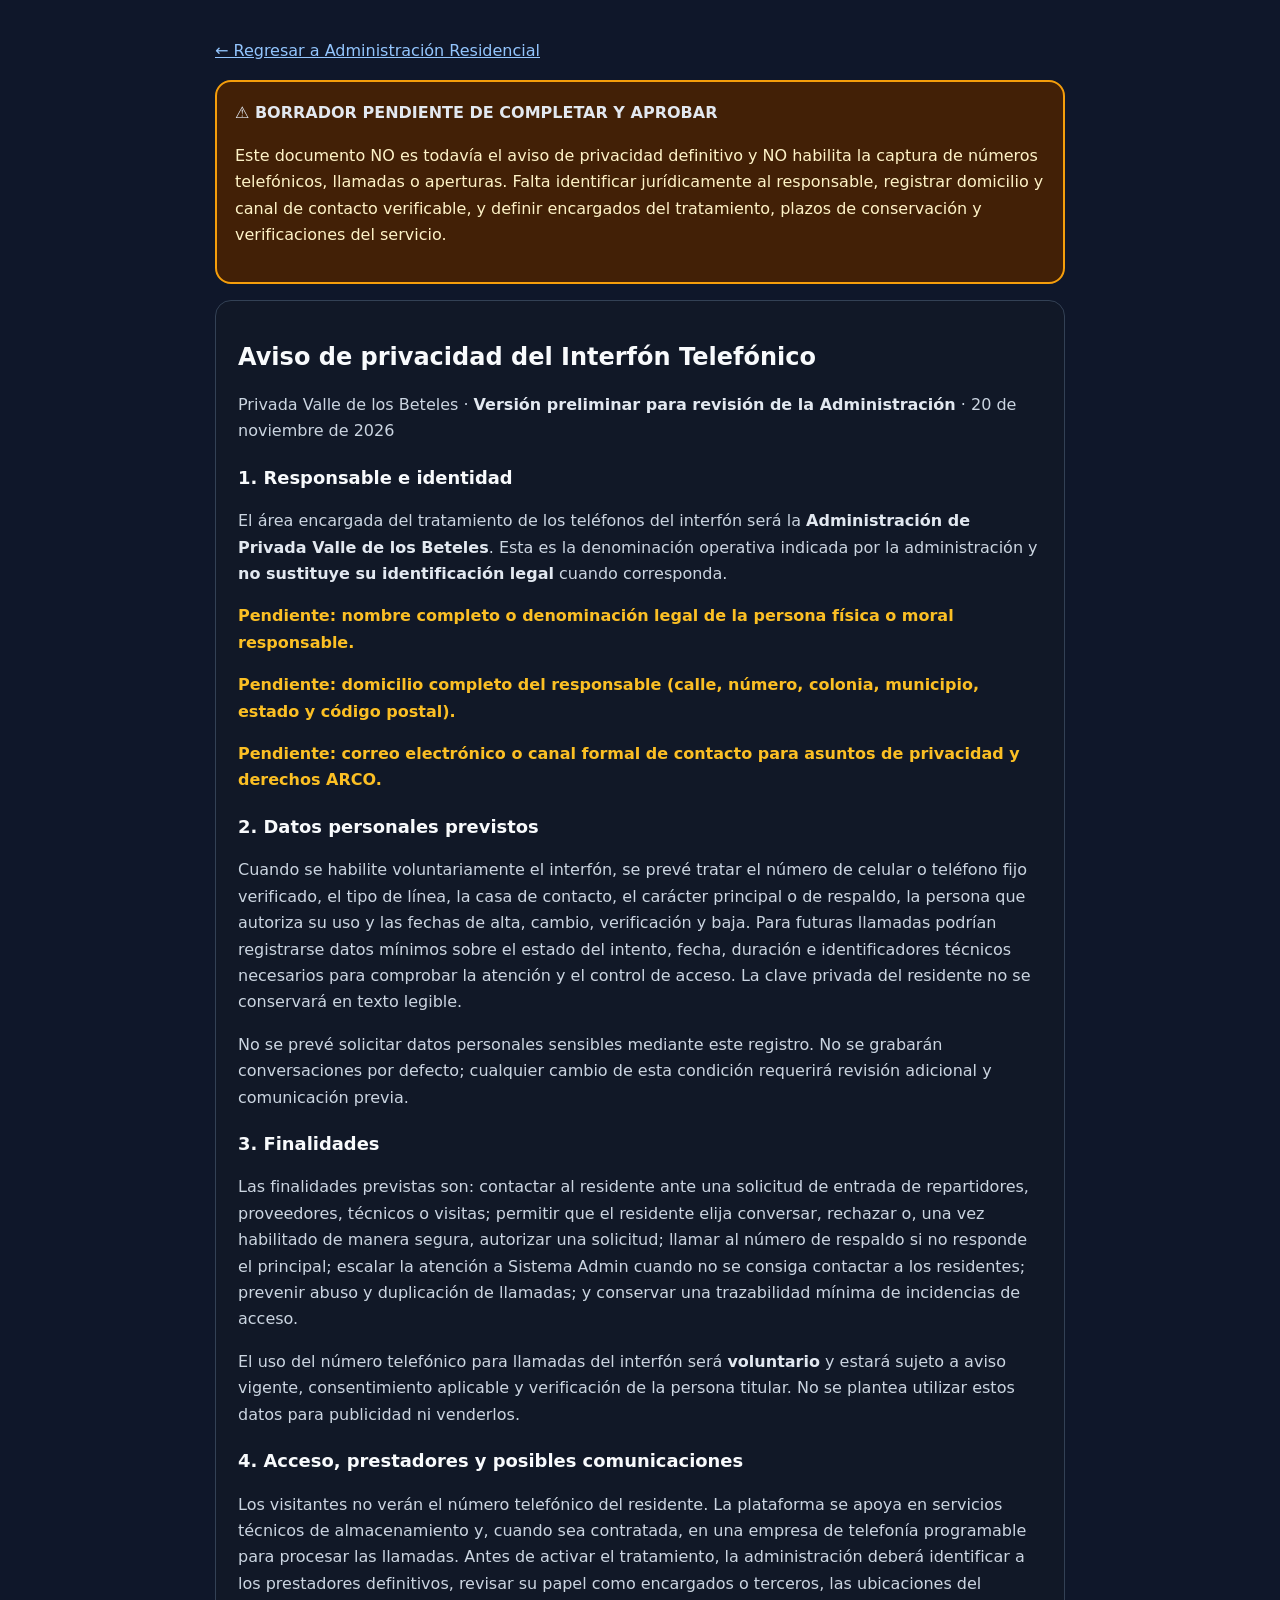
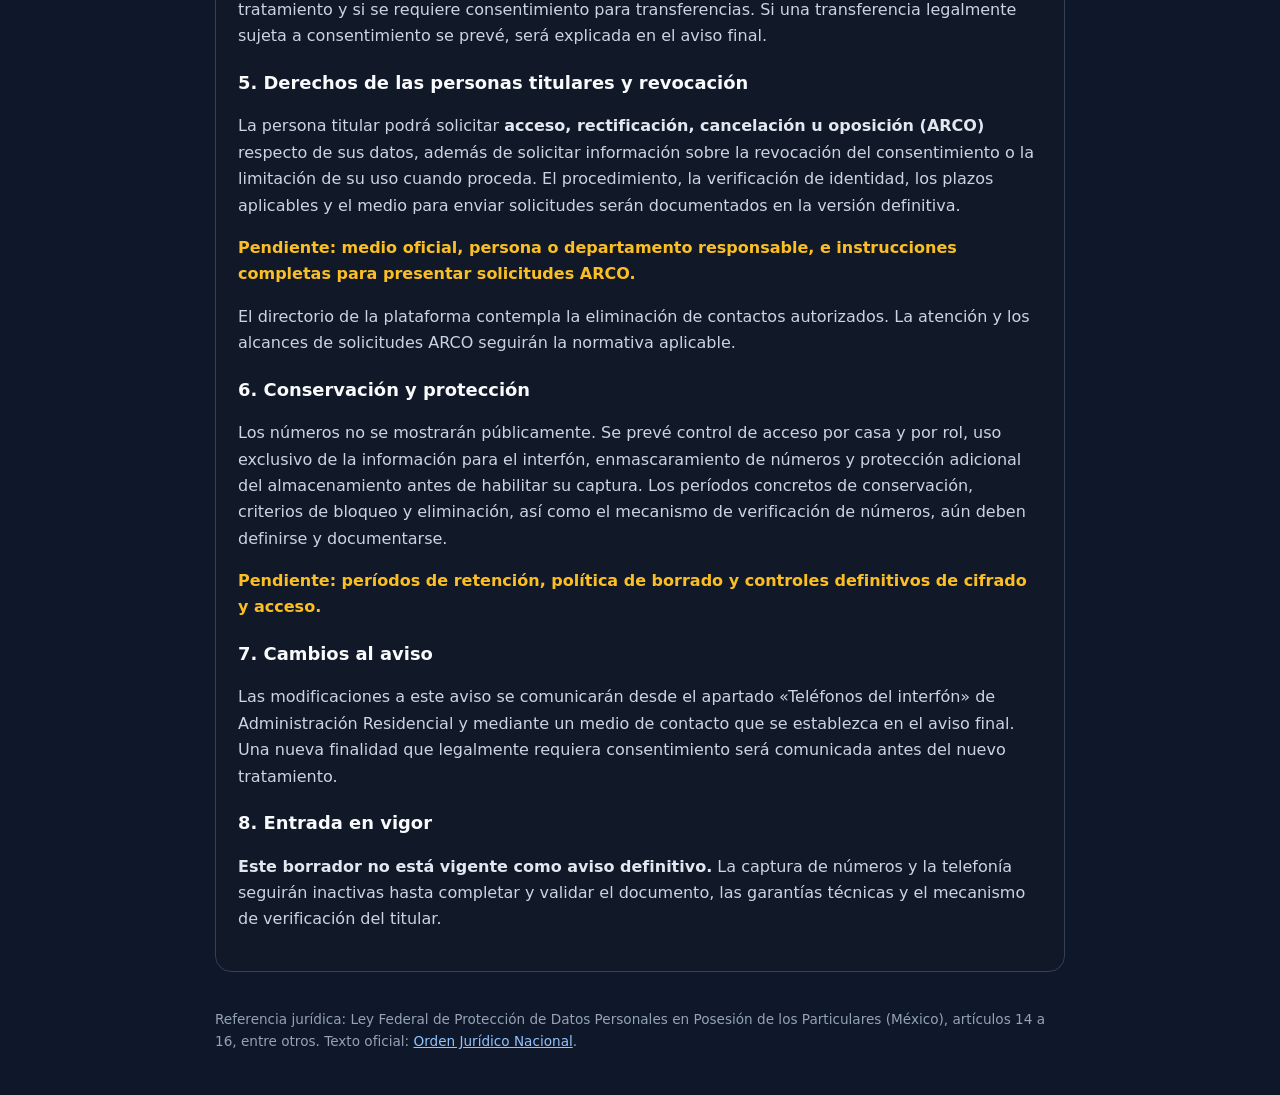
==== aviso-privacidad-interfon.html @ 88843023 "Add clearly marked draft phone intercom privacy notice for Privada Beteles administration" ====
<!doctype html>
<html lang="es">
<head>
<meta charset="utf-8">
<meta name="viewport" content="width=device-width,initial-scale=1">
<meta name="robots" content="noindex,nofollow">
<title>Borrador de aviso de privacidad del interfón · Privada Valle de los Beteles</title>
<style>
:root{color-scheme:dark;font-family:system-ui,-apple-system,sans-serif}
*{box-sizing:border-box}body{margin:0;background:#0f172a;color:#f8fafc;line-height:1.65;padding:22px}
main{max-width:850px;margin:auto}.card{background:#111827;border:1px solid #334155;border-radius:16px;padding:22px;margin:16px 0}
strong{color:#e2e8f0}h1{line-height:1.2}h2{font-size:1.12rem;margin:18px 0 7px}
p,li{color:#cbd5e1}a{color:#93c5fd}.warning{border:2px solid #f59e0b;background:#422006;padding:18px;border-radius:16px}.warning p{color:#fef3c7}.pending{color:#fbbf24;font-weight:750}
footer{padding:20px 0;color:#94a3b8;font-size:.85rem}
</style>
</head>
<body>
<main>
<p><a href="./index.html">← Regresar a Administración Residencial</a></p>
<div class="warning" role="status">
  <strong>⚠️ BORRADOR PENDIENTE DE COMPLETAR Y APROBAR</strong>
  <p>Este documento NO es todavía el aviso de privacidad definitivo y NO habilita la captura de números telefónicos, llamadas o aperturas. Falta identificar jurídicamente al responsable, registrar domicilio y canal de contacto verificable, y definir encargados del tratamiento, plazos de conservación y verificaciones del servicio.</p>
</div>
<section class="card">
  <h1>Aviso de privacidad del Interfón Telefónico</h1>
  <p>Privada Valle de los Beteles · <strong>Versión preliminar para revisión de la Administración</strong> · 20 de noviembre de 2026</p>
  <h2>1. Responsable e identidad</h2>
  <p>El área encargada del tratamiento de los teléfonos del interfón será la <strong>Administración de Privada Valle de los Beteles</strong>. Esta es la denominación operativa indicada por la administración y <strong>no sustituye su identificación legal</strong> cuando corresponda.</p>
  <p class="pending">Pendiente: nombre completo o denominación legal de la persona física o moral responsable.</p>
  <p class="pending">Pendiente: domicilio completo del responsable (calle, número, colonia, municipio, estado y código postal).</p>
  <p class="pending">Pendiente: correo electrónico o canal formal de contacto para asuntos de privacidad y derechos ARCO.</p>

  <h2>2. Datos personales previstos</h2>
  <p>Cuando se habilite voluntariamente el interfón, se prevé tratar el número de celular o teléfono fijo verificado, el tipo de línea, la casa de contacto, el carácter principal o de respaldo, la persona que autoriza su uso y las fechas de alta, cambio, verificación y baja. Para futuras llamadas podrían registrarse datos mínimos sobre el estado del intento, fecha, duración e identificadores técnicos necesarios para comprobar la atención y el control de acceso. La clave privada del residente no se conservará en texto legible.</p>
  <p>No se prevé solicitar datos personales sensibles mediante este registro. No se grabarán conversaciones por defecto; cualquier cambio de esta condición requerirá revisión adicional y comunicación previa.</p>

  <h2>3. Finalidades</h2>
  <p>Las finalidades previstas son: contactar al residente ante una solicitud de entrada de repartidores, proveedores, técnicos o visitas; permitir que el residente elija conversar, rechazar o, una vez habilitado de manera segura, autorizar una solicitud; llamar al número de respaldo si no responde el principal; escalar la atención a Sistema Admin cuando no se consiga contactar a los residentes; prevenir abuso y duplicación de llamadas; y conservar una trazabilidad mínima de incidencias de acceso.</p>
  <p>El uso del número telefónico para llamadas del interfón será <strong>voluntario</strong> y estará sujeto a aviso vigente, consentimiento aplicable y verificación de la persona titular. No se plantea utilizar estos datos para publicidad ni venderlos.</p>

  <h2>4. Acceso, prestadores y posibles comunicaciones</h2>
  <p>Los visitantes no verán el número telefónico del residente. La plataforma se apoya en servicios técnicos de almacenamiento y, cuando sea contratada, en una empresa de telefonía programable para procesar las llamadas. Antes de activar el tratamiento, la administración deberá identificar a los prestadores definitivos, revisar su papel como encargados o terceros, las ubicaciones del tratamiento y si se requiere consentimiento para transferencias. Si una transferencia legalmente sujeta a consentimiento se prevé, será explicada en el aviso final.</p>

  <h2>5. Derechos de las personas titulares y revocación</h2>
  <p>La persona titular podrá solicitar <strong>acceso, rectificación, cancelación u oposición (ARCO)</strong> respecto de sus datos, además de solicitar información sobre la revocación del consentimiento o la limitación de su uso cuando proceda. El procedimiento, la verificación de identidad, los plazos aplicables y el medio para enviar solicitudes serán documentados en la versión definitiva.</p>
  <p class="pending">Pendiente: medio oficial, persona o departamento responsable, e instrucciones completas para presentar solicitudes ARCO.</p>
  <p>El directorio de la plataforma contempla la eliminación de contactos autorizados. La atención y los alcances de solicitudes ARCO seguirán la normativa aplicable.</p>

  <h2>6. Conservación y protección</h2>
  <p>Los números no se mostrarán públicamente. Se prevé control de acceso por casa y por rol, uso exclusivo de la información para el interfón, enmascaramiento de números y protección adicional del almacenamiento antes de habilitar su captura. Los períodos concretos de conservación, criterios de bloqueo y eliminación, así como el mecanismo de verificación de números, aún deben definirse y documentarse.</p>
  <p class="pending">Pendiente: períodos de retención, política de borrado y controles definitivos de cifrado y acceso.</p>

  <h2>7. Cambios al aviso</h2>
  <p>Las modificaciones a este aviso se comunicarán desde el apartado «Teléfonos del interfón» de Administración Residencial y mediante un medio de contacto que se establezca en el aviso final. Una nueva finalidad que legalmente requiera consentimiento será comunicada antes del nuevo tratamiento.</p>

  <h2>8. Entrada en vigor</h2>
  <p><strong>Este borrador no está vigente como aviso definitivo.</strong> La captura de números y la telefonía seguirán inactivas hasta completar y validar el documento, las garantías técnicas y el mecanismo de verificación del titular.</p>
</section>
<footer>Referencia jurídica: Ley Federal de Protección de Datos Personales en Posesión de los Particulares (México), artículos 14 a 16, entre otros. Texto oficial: <a href="https://www.ordenjuridico.gob.mx/Documentos/Federal/html/wo125102.html" rel="noopener noreferrer" target="_blank">Orden Jurídico Nacional</a>.</footer>
</main>
</body></html>
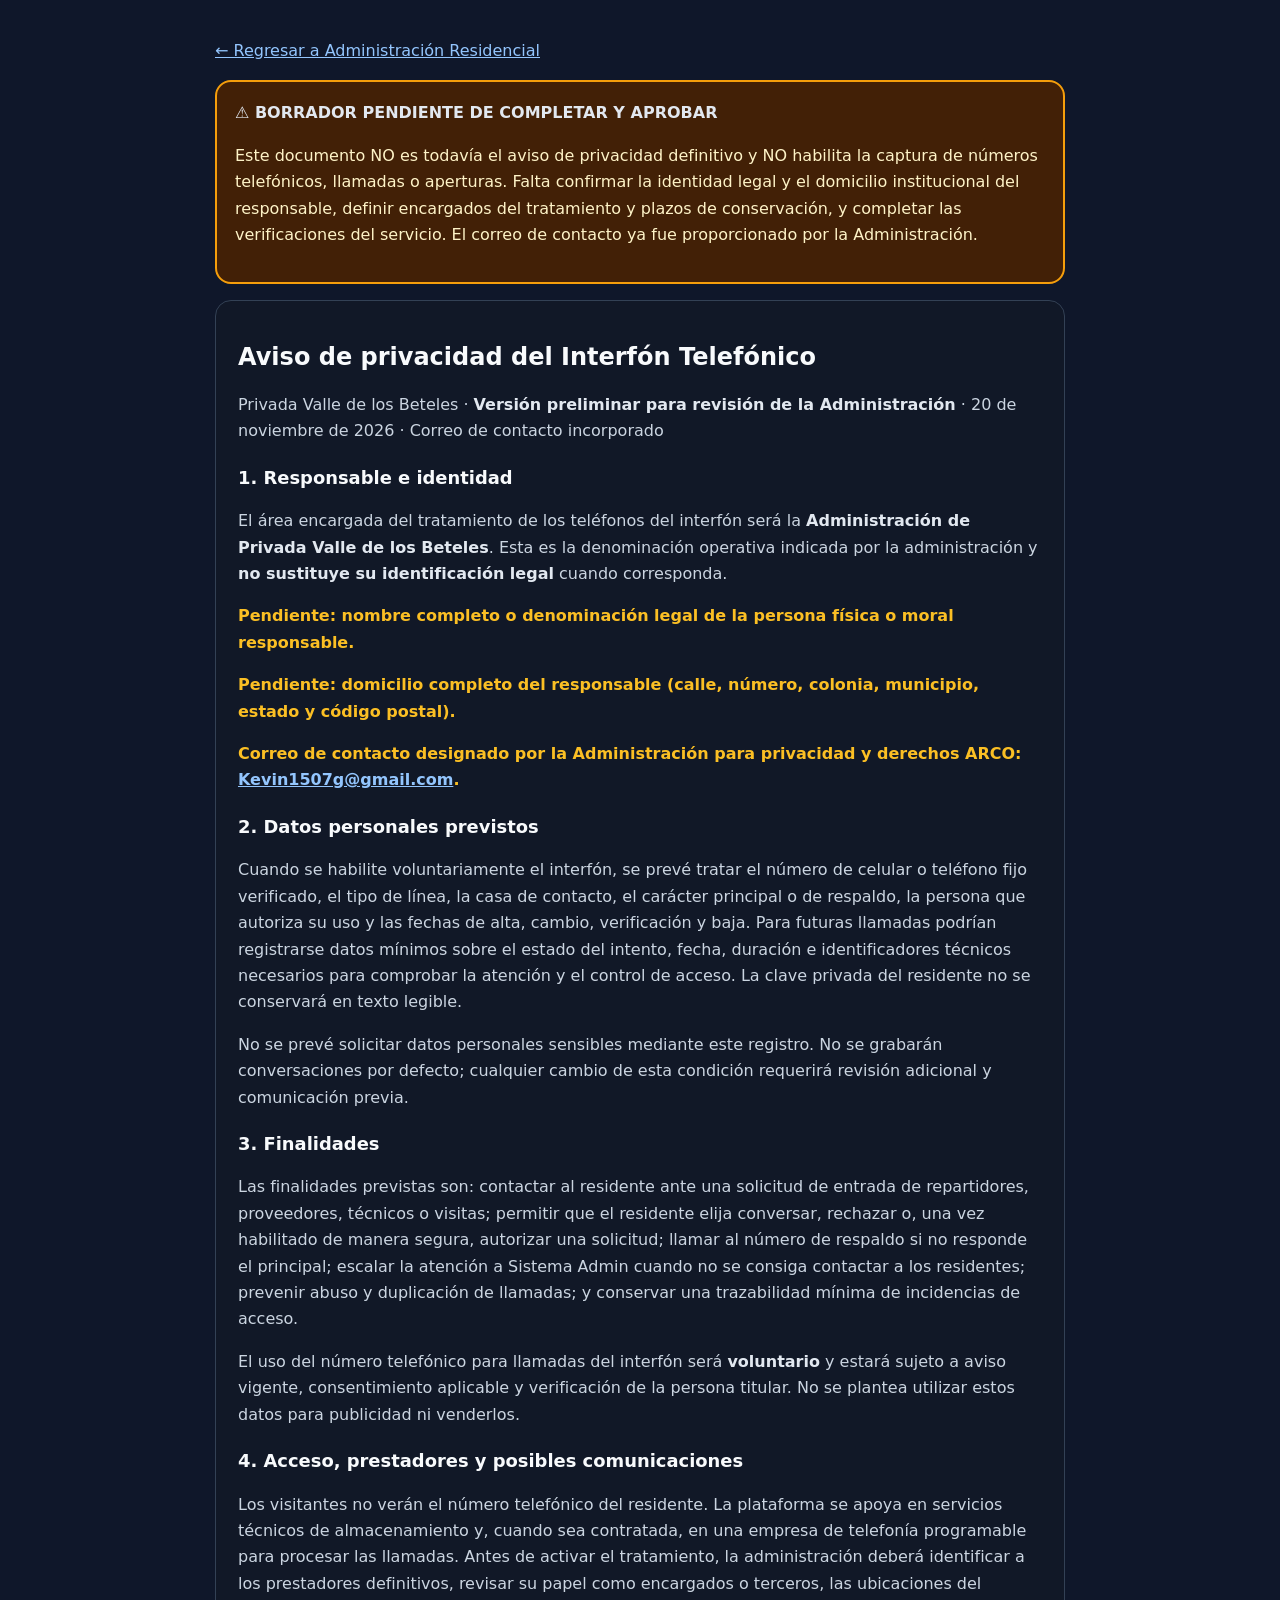
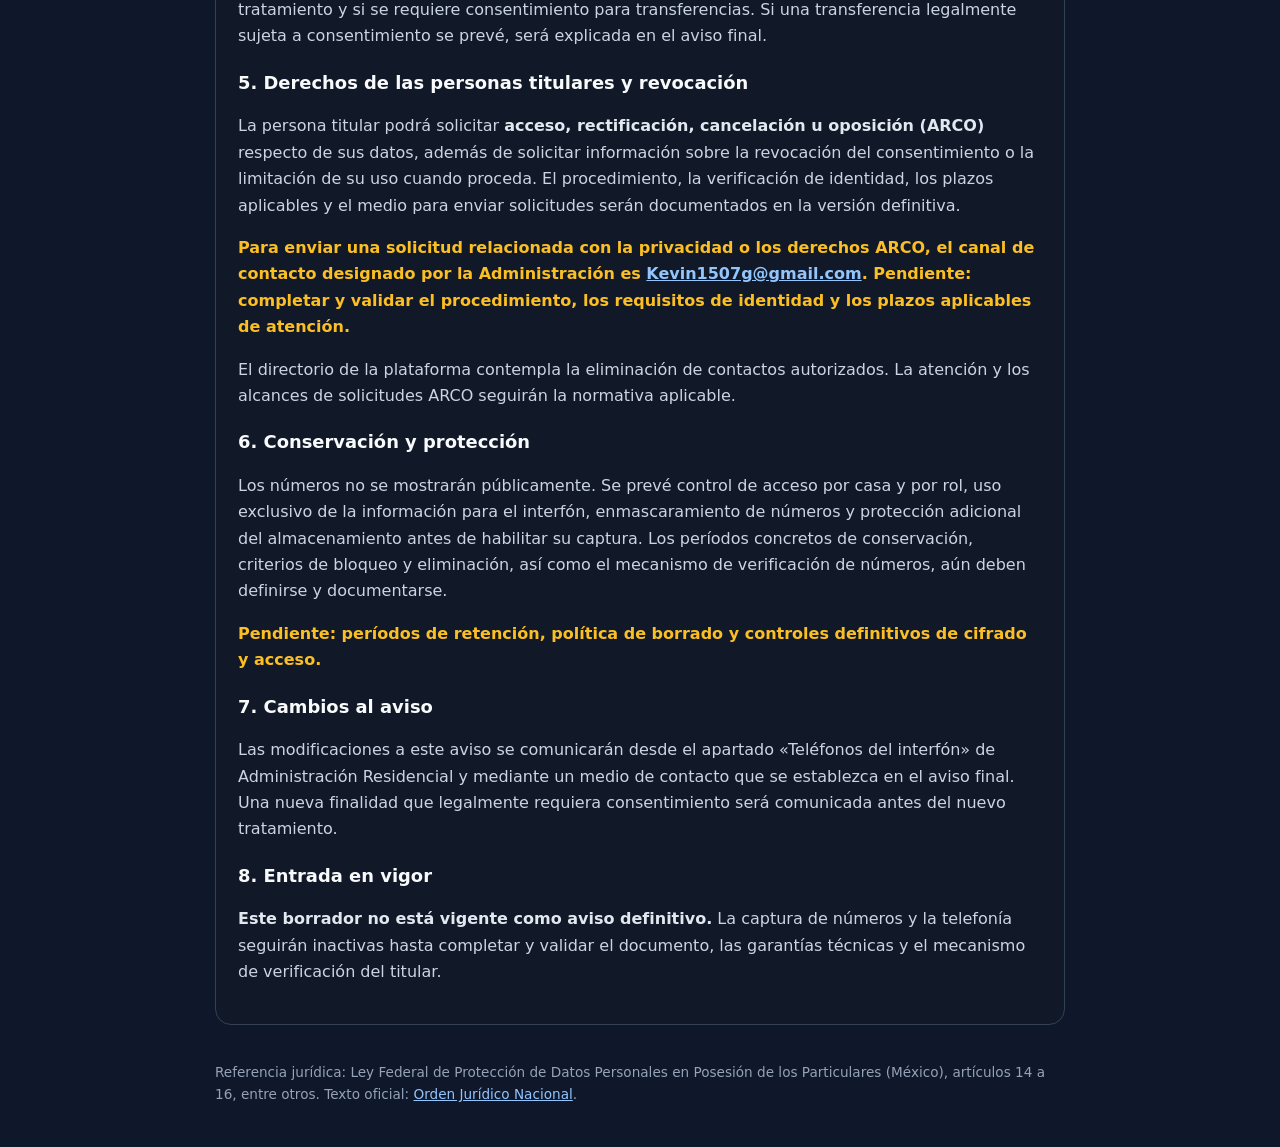
==== commit 61ef7201: "Add official intercom privacy email and update related guidance" ====
--- a/aviso-privacidad-interfon.html
+++ b/aviso-privacidad-interfon.html
@@ -19,16 +19,16 @@
 <p><a href="./index.html">← Regresar a Administración Residencial</a></p>
 <div class="warning" role="status">
   <strong>⚠️ BORRADOR PENDIENTE DE COMPLETAR Y APROBAR</strong>
-  <p>Este documento NO es todavía el aviso de privacidad definitivo y NO habilita la captura de números telefónicos, llamadas o aperturas. Falta identificar jurídicamente al responsable, registrar domicilio y canal de contacto verificable, y definir encargados del tratamiento, plazos de conservación y verificaciones del servicio.</p>
+  <p>Este documento NO es todavía el aviso de privacidad definitivo y NO habilita la captura de números telefónicos, llamadas o aperturas. Falta confirmar la identidad legal y el domicilio institucional del responsable, definir encargados del tratamiento y plazos de conservación, y completar las verificaciones del servicio. El correo de contacto ya fue proporcionado por la Administración.</p>
 </div>
 <section class="card">
   <h1>Aviso de privacidad del Interfón Telefónico</h1>
-  <p>Privada Valle de los Beteles · <strong>Versión preliminar para revisión de la Administración</strong> · 20 de noviembre de 2026</p>
+  <p>Privada Valle de los Beteles · <strong>Versión preliminar para revisión de la Administración</strong> · 20 de noviembre de 2026 · Correo de contacto incorporado</p>
   <h2>1. Responsable e identidad</h2>
   <p>El área encargada del tratamiento de los teléfonos del interfón será la <strong>Administración de Privada Valle de los Beteles</strong>. Esta es la denominación operativa indicada por la administración y <strong>no sustituye su identificación legal</strong> cuando corresponda.</p>
   <p class="pending">Pendiente: nombre completo o denominación legal de la persona física o moral responsable.</p>
   <p class="pending">Pendiente: domicilio completo del responsable (calle, número, colonia, municipio, estado y código postal).</p>
-  <p class="pending">Pendiente: correo electrónico o canal formal de contacto para asuntos de privacidad y derechos ARCO.</p>
+  <p class="pending">Correo de contacto designado por la Administración para privacidad y derechos ARCO: <a href="mailto:Kevin1507g@gmail.com" rel="noopener noreferrer">Kevin1507g@gmail.com</a>.</p>
 
   <h2>2. Datos personales previstos</h2>
   <p>Cuando se habilite voluntariamente el interfón, se prevé tratar el número de celular o teléfono fijo verificado, el tipo de línea, la casa de contacto, el carácter principal o de respaldo, la persona que autoriza su uso y las fechas de alta, cambio, verificación y baja. Para futuras llamadas podrían registrarse datos mínimos sobre el estado del intento, fecha, duración e identificadores técnicos necesarios para comprobar la atención y el control de acceso. La clave privada del residente no se conservará en texto legible.</p>
@@ -43,7 +43,7 @@
 
   <h2>5. Derechos de las personas titulares y revocación</h2>
   <p>La persona titular podrá solicitar <strong>acceso, rectificación, cancelación u oposición (ARCO)</strong> respecto de sus datos, además de solicitar información sobre la revocación del consentimiento o la limitación de su uso cuando proceda. El procedimiento, la verificación de identidad, los plazos aplicables y el medio para enviar solicitudes serán documentados en la versión definitiva.</p>
-  <p class="pending">Pendiente: medio oficial, persona o departamento responsable, e instrucciones completas para presentar solicitudes ARCO.</p>
+  <p class="pending">Para enviar una solicitud relacionada con la privacidad o los derechos ARCO, el canal de contacto designado por la Administración es <a href="mailto:Kevin1507g@gmail.com" rel="noopener noreferrer">Kevin1507g@gmail.com</a>. <span class="pending">Pendiente: completar y validar el procedimiento, los requisitos de identidad y los plazos aplicables de atención.</span></p>
   <p>El directorio de la plataforma contempla la eliminación de contactos autorizados. La atención y los alcances de solicitudes ARCO seguirán la normativa aplicable.</p>
 
   <h2>6. Conservación y protección</h2>
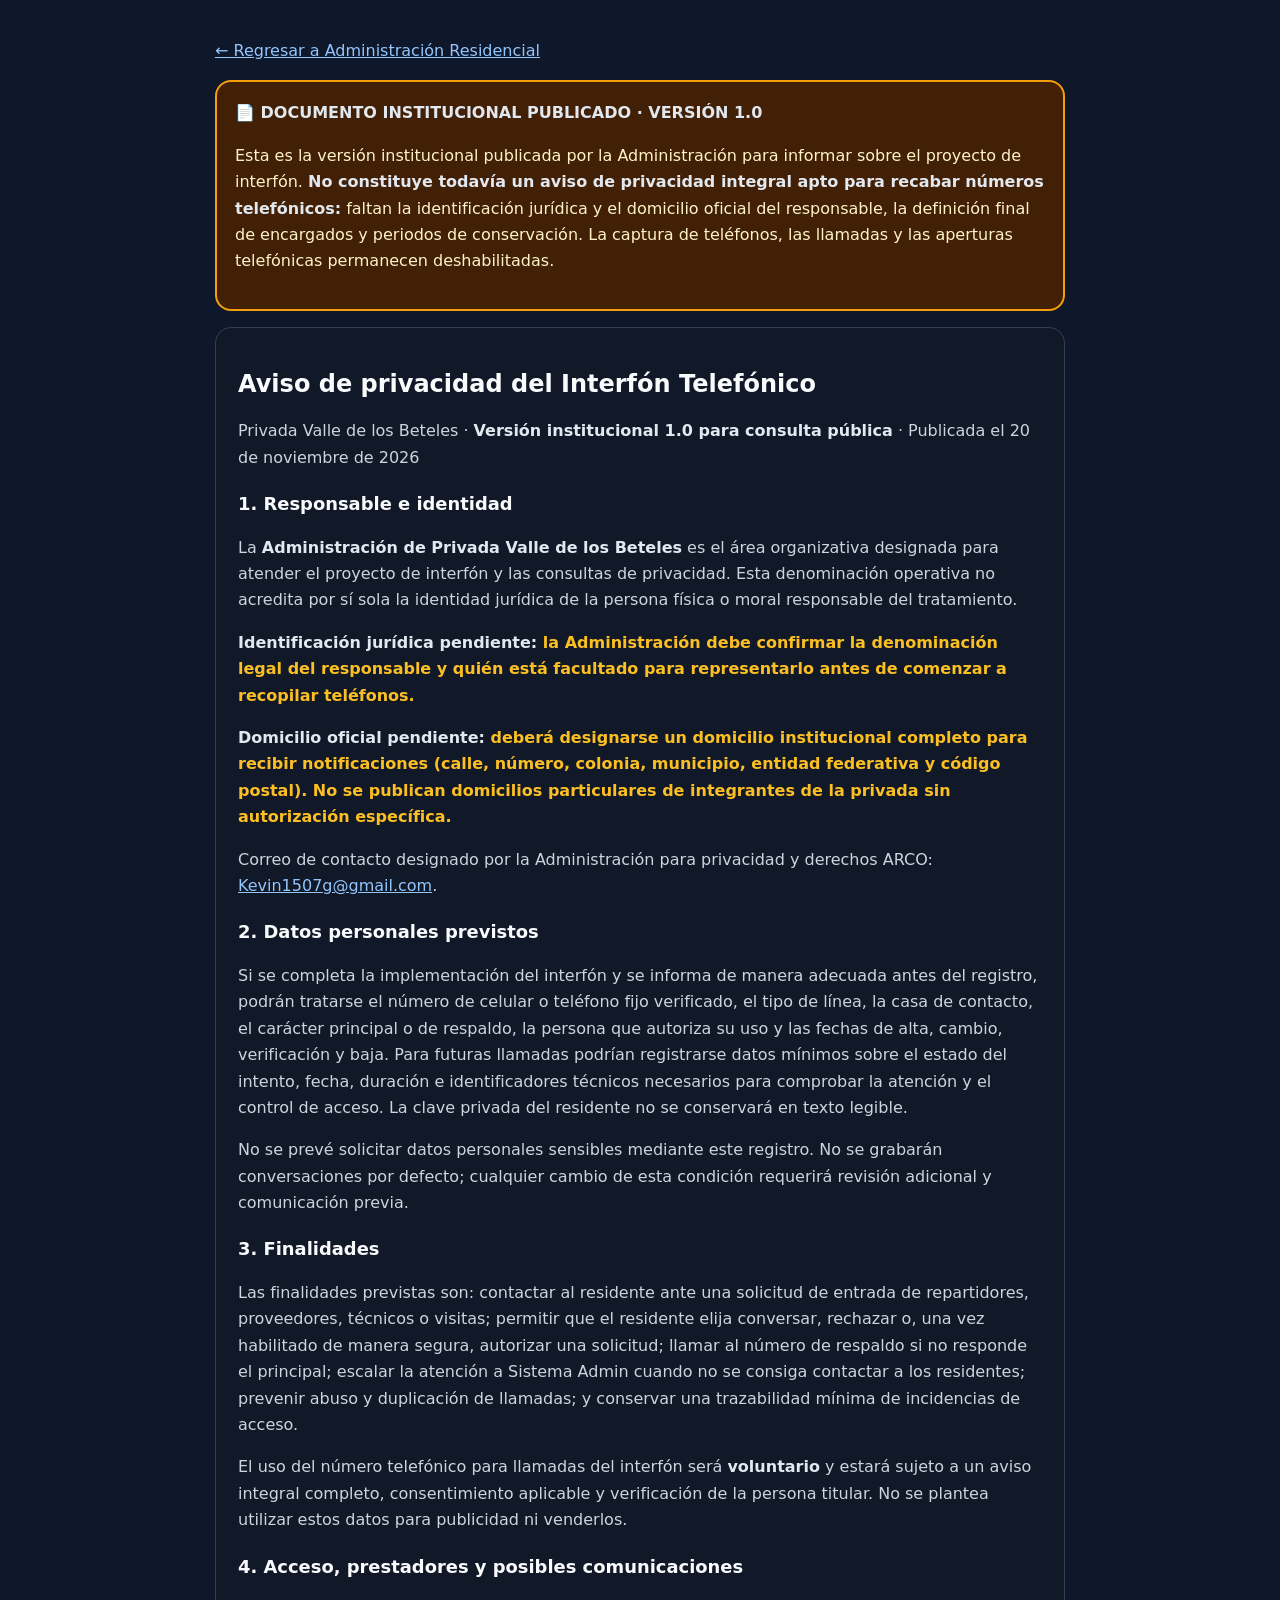
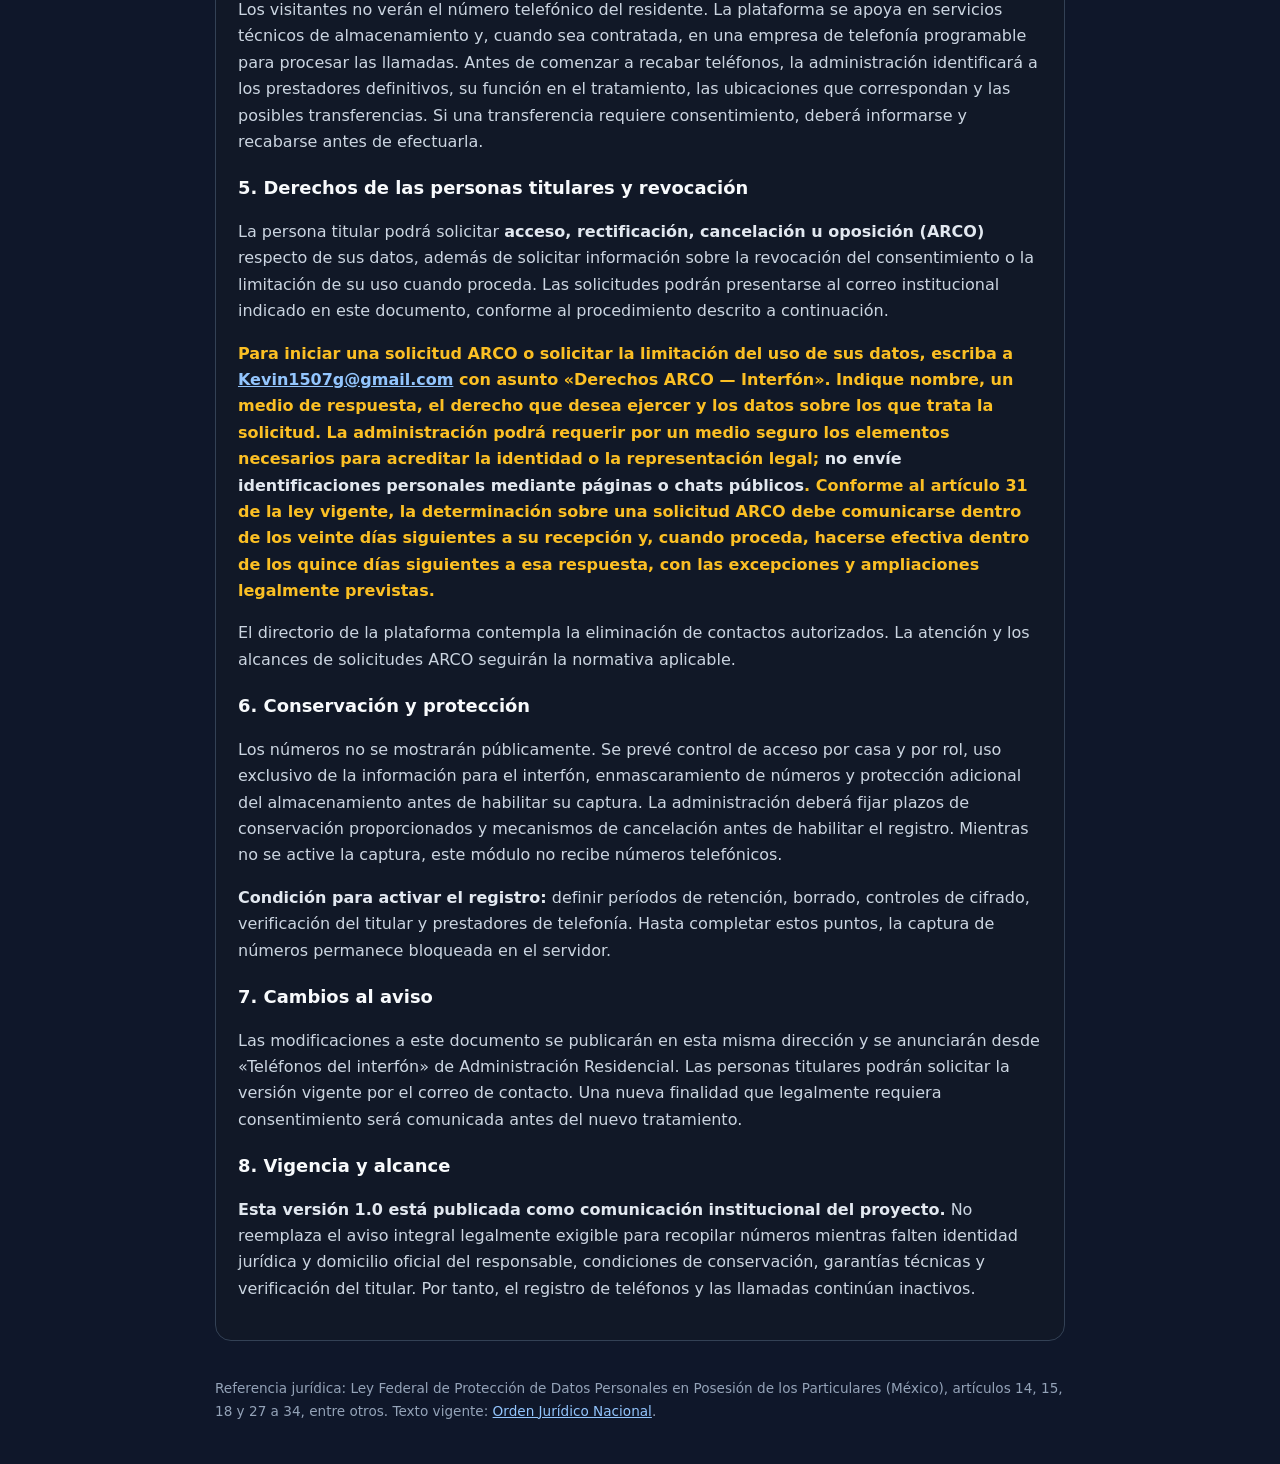
==== commit 83fd3f61: "Publish institutional privacy communication without falsely enabling data collection" ====
--- a/aviso-privacidad-interfon.html
+++ b/aviso-privacidad-interfon.html
@@ -4,7 +4,7 @@
 <meta charset="utf-8">
 <meta name="viewport" content="width=device-width,initial-scale=1">
 <meta name="robots" content="noindex,nofollow">
-<title>Borrador de aviso de privacidad del interfón · Privada Valle de los Beteles</title>
+<title>Aviso institucional de privacidad del interfón · Privada Valle de los Beteles</title>
 <style>
 :root{color-scheme:dark;font-family:system-ui,-apple-system,sans-serif}
 *{box-sizing:border-box}body{margin:0;background:#0f172a;color:#f8fafc;line-height:1.65;padding:22px}
@@ -18,44 +18,44 @@
 <main>
 <p><a href="./index.html">← Regresar a Administración Residencial</a></p>
 <div class="warning" role="status">
-  <strong>⚠️ BORRADOR PENDIENTE DE COMPLETAR Y APROBAR</strong>
-  <p>Este documento NO es todavía el aviso de privacidad definitivo y NO habilita la captura de números telefónicos, llamadas o aperturas. Falta confirmar la identidad legal y el domicilio institucional del responsable, definir encargados del tratamiento y plazos de conservación, y completar las verificaciones del servicio. El correo de contacto ya fue proporcionado por la Administración.</p>
+  <strong>📄 DOCUMENTO INSTITUCIONAL PUBLICADO · VERSIÓN 1.0</strong>
+  <p>Esta es la versión institucional publicada por la Administración para informar sobre el proyecto de interfón. <strong>No constituye todavía un aviso de privacidad integral apto para recabar números telefónicos:</strong> faltan la identificación jurídica y el domicilio oficial del responsable, la definición final de encargados y periodos de conservación. La captura de teléfonos, las llamadas y las aperturas telefónicas permanecen deshabilitadas.</p>
 </div>
 <section class="card">
   <h1>Aviso de privacidad del Interfón Telefónico</h1>
-  <p>Privada Valle de los Beteles · <strong>Versión preliminar para revisión de la Administración</strong> · 20 de noviembre de 2026 · Correo de contacto incorporado</p>
+  <p>Privada Valle de los Beteles · <strong>Versión institucional 1.0 para consulta pública</strong> · Publicada el 20 de noviembre de 2026</p>
   <h2>1. Responsable e identidad</h2>
-  <p>El área encargada del tratamiento de los teléfonos del interfón será la <strong>Administración de Privada Valle de los Beteles</strong>. Esta es la denominación operativa indicada por la administración y <strong>no sustituye su identificación legal</strong> cuando corresponda.</p>
-  <p class="pending">Pendiente: nombre completo o denominación legal de la persona física o moral responsable.</p>
-  <p class="pending">Pendiente: domicilio completo del responsable (calle, número, colonia, municipio, estado y código postal).</p>
-  <p class="pending">Correo de contacto designado por la Administración para privacidad y derechos ARCO: <a href="mailto:Kevin1507g@gmail.com" rel="noopener noreferrer">Kevin1507g@gmail.com</a>.</p>
+  <p>La <strong>Administración de Privada Valle de los Beteles</strong> es el área organizativa designada para atender el proyecto de interfón y las consultas de privacidad. Esta denominación operativa no acredita por sí sola la identidad jurídica de la persona física o moral responsable del tratamiento.</p>
+  <p class="pending"><strong>Identificación jurídica pendiente:</strong> la Administración debe confirmar la denominación legal del responsable y quién está facultado para representarlo antes de comenzar a recopilar teléfonos.</p>
+  <p class="pending"><strong>Domicilio oficial pendiente:</strong> deberá designarse un domicilio institucional completo para recibir notificaciones (calle, número, colonia, municipio, entidad federativa y código postal). No se publican domicilios particulares de integrantes de la privada sin autorización específica.</p>
+  <p >Correo de contacto designado por la Administración para privacidad y derechos ARCO: <a href="mailto:Kevin1507g@gmail.com" rel="noopener noreferrer">Kevin1507g@gmail.com</a>.</p>
 
   <h2>2. Datos personales previstos</h2>
-  <p>Cuando se habilite voluntariamente el interfón, se prevé tratar el número de celular o teléfono fijo verificado, el tipo de línea, la casa de contacto, el carácter principal o de respaldo, la persona que autoriza su uso y las fechas de alta, cambio, verificación y baja. Para futuras llamadas podrían registrarse datos mínimos sobre el estado del intento, fecha, duración e identificadores técnicos necesarios para comprobar la atención y el control de acceso. La clave privada del residente no se conservará en texto legible.</p>
+  <p>Si se completa la implementación del interfón y se informa de manera adecuada antes del registro, podrán tratarse el número de celular o teléfono fijo verificado, el tipo de línea, la casa de contacto, el carácter principal o de respaldo, la persona que autoriza su uso y las fechas de alta, cambio, verificación y baja. Para futuras llamadas podrían registrarse datos mínimos sobre el estado del intento, fecha, duración e identificadores técnicos necesarios para comprobar la atención y el control de acceso. La clave privada del residente no se conservará en texto legible.</p>
   <p>No se prevé solicitar datos personales sensibles mediante este registro. No se grabarán conversaciones por defecto; cualquier cambio de esta condición requerirá revisión adicional y comunicación previa.</p>
 
   <h2>3. Finalidades</h2>
   <p>Las finalidades previstas son: contactar al residente ante una solicitud de entrada de repartidores, proveedores, técnicos o visitas; permitir que el residente elija conversar, rechazar o, una vez habilitado de manera segura, autorizar una solicitud; llamar al número de respaldo si no responde el principal; escalar la atención a Sistema Admin cuando no se consiga contactar a los residentes; prevenir abuso y duplicación de llamadas; y conservar una trazabilidad mínima de incidencias de acceso.</p>
-  <p>El uso del número telefónico para llamadas del interfón será <strong>voluntario</strong> y estará sujeto a aviso vigente, consentimiento aplicable y verificación de la persona titular. No se plantea utilizar estos datos para publicidad ni venderlos.</p>
+  <p>El uso del número telefónico para llamadas del interfón será <strong>voluntario</strong> y estará sujeto a un aviso integral completo, consentimiento aplicable y verificación de la persona titular. No se plantea utilizar estos datos para publicidad ni venderlos.</p>
 
   <h2>4. Acceso, prestadores y posibles comunicaciones</h2>
-  <p>Los visitantes no verán el número telefónico del residente. La plataforma se apoya en servicios técnicos de almacenamiento y, cuando sea contratada, en una empresa de telefonía programable para procesar las llamadas. Antes de activar el tratamiento, la administración deberá identificar a los prestadores definitivos, revisar su papel como encargados o terceros, las ubicaciones del tratamiento y si se requiere consentimiento para transferencias. Si una transferencia legalmente sujeta a consentimiento se prevé, será explicada en el aviso final.</p>
+  <p>Los visitantes no verán el número telefónico del residente. La plataforma se apoya en servicios técnicos de almacenamiento y, cuando sea contratada, en una empresa de telefonía programable para procesar las llamadas. Antes de comenzar a recabar teléfonos, la administración identificará a los prestadores definitivos, su función en el tratamiento, las ubicaciones que correspondan y las posibles transferencias. Si una transferencia requiere consentimiento, deberá informarse y recabarse antes de efectuarla.</p>
 
   <h2>5. Derechos de las personas titulares y revocación</h2>
-  <p>La persona titular podrá solicitar <strong>acceso, rectificación, cancelación u oposición (ARCO)</strong> respecto de sus datos, además de solicitar información sobre la revocación del consentimiento o la limitación de su uso cuando proceda. El procedimiento, la verificación de identidad, los plazos aplicables y el medio para enviar solicitudes serán documentados en la versión definitiva.</p>
-  <p class="pending">Para enviar una solicitud relacionada con la privacidad o los derechos ARCO, el canal de contacto designado por la Administración es <a href="mailto:Kevin1507g@gmail.com" rel="noopener noreferrer">Kevin1507g@gmail.com</a>. <span class="pending">Pendiente: completar y validar el procedimiento, los requisitos de identidad y los plazos aplicables de atención.</span></p>
+  <p>La persona titular podrá solicitar <strong>acceso, rectificación, cancelación u oposición (ARCO)</strong> respecto de sus datos, además de solicitar información sobre la revocación del consentimiento o la limitación de su uso cuando proceda. Las solicitudes podrán presentarse al correo institucional indicado en este documento, conforme al procedimiento descrito a continuación.</p>
+  <p class="pending">Para iniciar una solicitud ARCO o solicitar la limitación del uso de sus datos, escriba a <a href="mailto:Kevin1507g@gmail.com" rel="noopener noreferrer">Kevin1507g@gmail.com</a> con asunto «Derechos ARCO — Interfón». Indique nombre, un medio de respuesta, el derecho que desea ejercer y los datos sobre los que trata la solicitud. La administración podrá requerir por un medio seguro los elementos necesarios para acreditar la identidad o la representación legal; <strong>no envíe identificaciones personales mediante páginas o chats públicos</strong>. Conforme al artículo 31 de la ley vigente, la determinación sobre una solicitud ARCO debe comunicarse dentro de los veinte días siguientes a su recepción y, cuando proceda, hacerse efectiva dentro de los quince días siguientes a esa respuesta, con las excepciones y ampliaciones legalmente previstas.</p>
   <p>El directorio de la plataforma contempla la eliminación de contactos autorizados. La atención y los alcances de solicitudes ARCO seguirán la normativa aplicable.</p>
 
   <h2>6. Conservación y protección</h2>
-  <p>Los números no se mostrarán públicamente. Se prevé control de acceso por casa y por rol, uso exclusivo de la información para el interfón, enmascaramiento de números y protección adicional del almacenamiento antes de habilitar su captura. Los períodos concretos de conservación, criterios de bloqueo y eliminación, así como el mecanismo de verificación de números, aún deben definirse y documentarse.</p>
-  <p class="pending">Pendiente: períodos de retención, política de borrado y controles definitivos de cifrado y acceso.</p>
+  <p>Los números no se mostrarán públicamente. Se prevé control de acceso por casa y por rol, uso exclusivo de la información para el interfón, enmascaramiento de números y protección adicional del almacenamiento antes de habilitar su captura. La administración deberá fijar plazos de conservación proporcionados y mecanismos de cancelación antes de habilitar el registro. Mientras no se active la captura, este módulo no recibe números telefónicos.</p>
+  <p><strong>Condición para activar el registro:</strong> definir períodos de retención, borrado, controles de cifrado, verificación del titular y prestadores de telefonía. Hasta completar estos puntos, la captura de números permanece bloqueada en el servidor.</p>
 
   <h2>7. Cambios al aviso</h2>
-  <p>Las modificaciones a este aviso se comunicarán desde el apartado «Teléfonos del interfón» de Administración Residencial y mediante un medio de contacto que se establezca en el aviso final. Una nueva finalidad que legalmente requiera consentimiento será comunicada antes del nuevo tratamiento.</p>
+  <p>Las modificaciones a este documento se publicarán en esta misma dirección y se anunciarán desde «Teléfonos del interfón» de Administración Residencial. Las personas titulares podrán solicitar la versión vigente por el correo de contacto. Una nueva finalidad que legalmente requiera consentimiento será comunicada antes del nuevo tratamiento.</p>
 
-  <h2>8. Entrada en vigor</h2>
-  <p><strong>Este borrador no está vigente como aviso definitivo.</strong> La captura de números y la telefonía seguirán inactivas hasta completar y validar el documento, las garantías técnicas y el mecanismo de verificación del titular.</p>
+  <h2>8. Vigencia y alcance</h2>
+  <p><strong>Esta versión 1.0 está publicada como comunicación institucional del proyecto.</strong> No reemplaza el aviso integral legalmente exigible para recopilar números mientras falten identidad jurídica y domicilio oficial del responsable, condiciones de conservación, garantías técnicas y verificación del titular. Por tanto, el registro de teléfonos y las llamadas continúan inactivos.</p>
 </section>
-<footer>Referencia jurídica: Ley Federal de Protección de Datos Personales en Posesión de los Particulares (México), artículos 14 a 16, entre otros. Texto oficial: <a href="https://www.ordenjuridico.gob.mx/Documentos/Federal/html/wo125102.html" rel="noopener noreferrer" target="_blank">Orden Jurídico Nacional</a>.</footer>
+<footer>Referencia jurídica: Ley Federal de Protección de Datos Personales en Posesión de los Particulares (México), artículos 14, 15, 18 y 27 a 34, entre otros. Texto vigente: <a href="https://www.ordenjuridico.gob.mx/Documentos/Federal/html/wo125102.html" rel="noopener noreferrer" target="_blank">Orden Jurídico Nacional</a>.</footer>
 </main>
 </body></html>
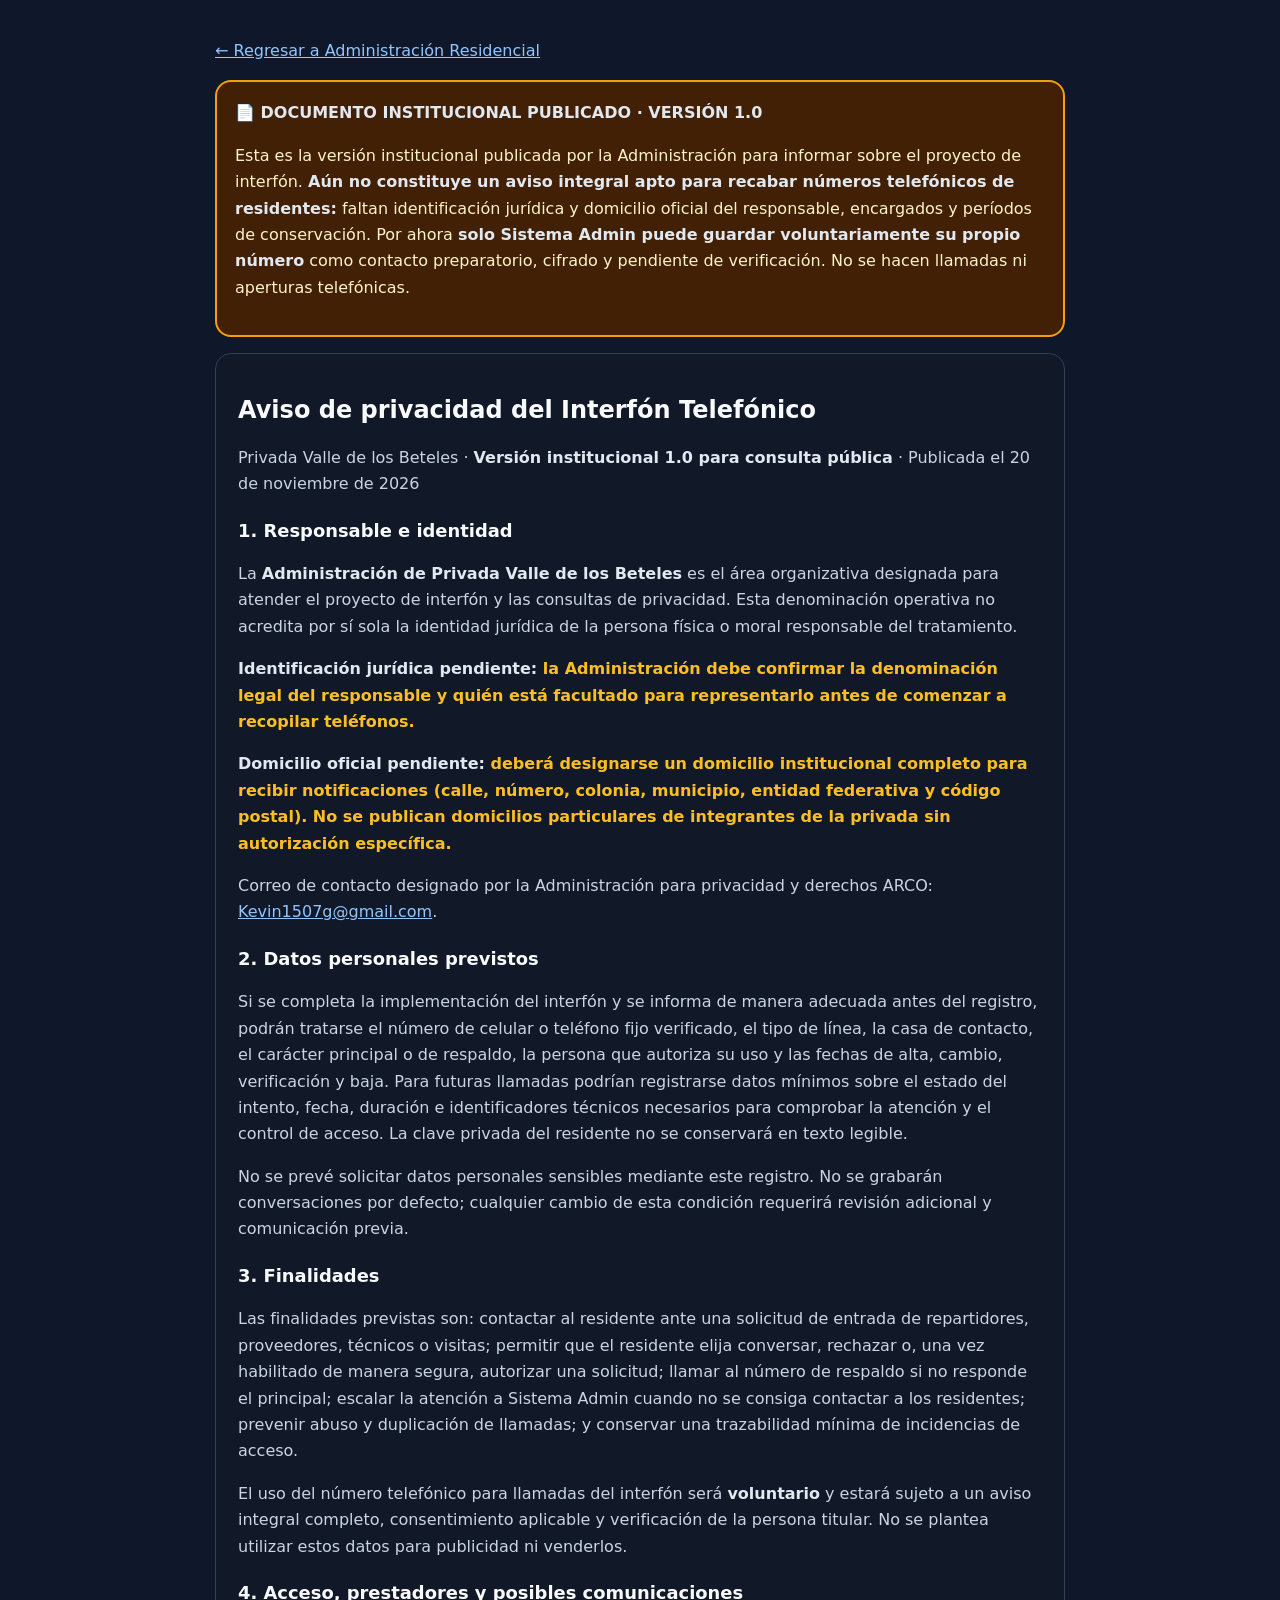
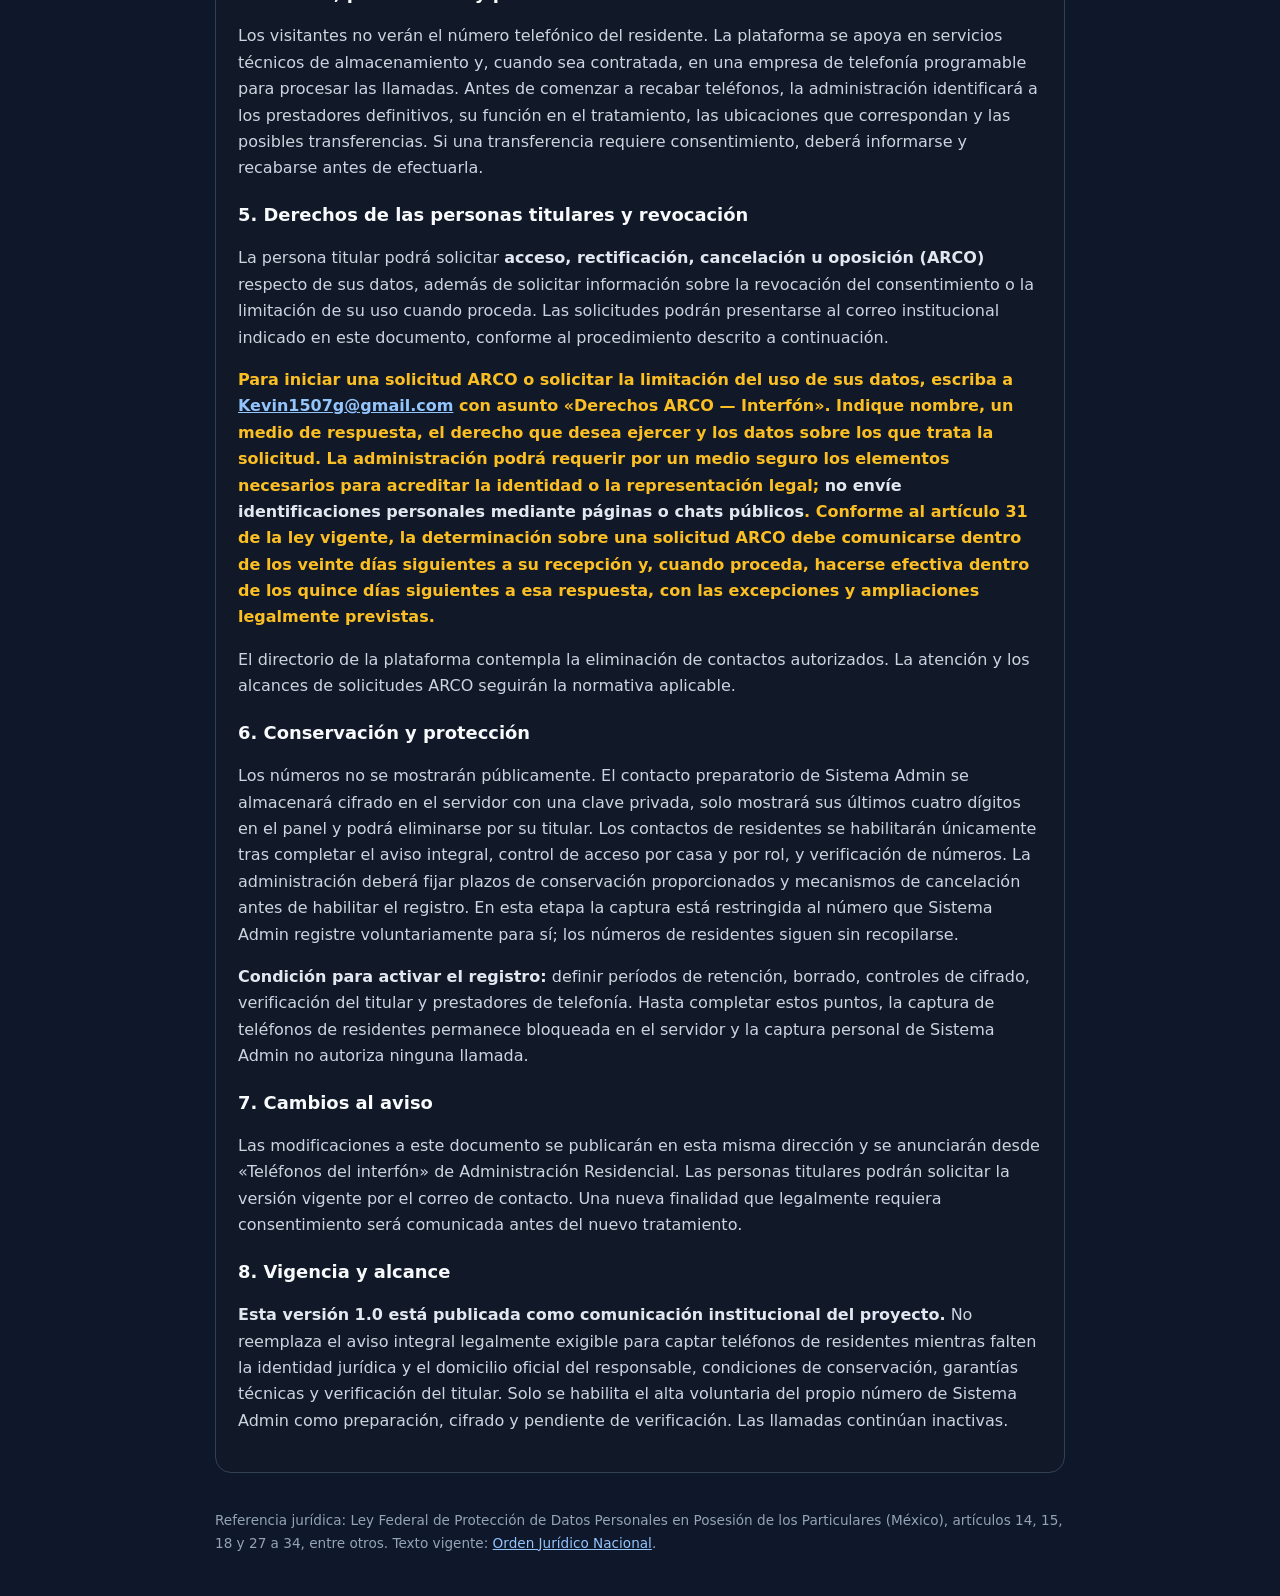
==== commit 533c54e1: "Clarify institutional notice for optional owner-only phone contact" ====
--- a/aviso-privacidad-interfon.html
+++ b/aviso-privacidad-interfon.html
@@ -19,7 +19,7 @@
 <p><a href="./index.html">← Regresar a Administración Residencial</a></p>
 <div class="warning" role="status">
   <strong>📄 DOCUMENTO INSTITUCIONAL PUBLICADO · VERSIÓN 1.0</strong>
-  <p>Esta es la versión institucional publicada por la Administración para informar sobre el proyecto de interfón. <strong>No constituye todavía un aviso de privacidad integral apto para recabar números telefónicos:</strong> faltan la identificación jurídica y el domicilio oficial del responsable, la definición final de encargados y periodos de conservación. La captura de teléfonos, las llamadas y las aperturas telefónicas permanecen deshabilitadas.</p>
+  <p>Esta es la versión institucional publicada por la Administración para informar sobre el proyecto de interfón. <strong>Aún no constituye un aviso integral apto para recabar números telefónicos de residentes:</strong> faltan identificación jurídica y domicilio oficial del responsable, encargados y períodos de conservación. Por ahora <strong>solo Sistema Admin puede guardar voluntariamente su propio número</strong> como contacto preparatorio, cifrado y pendiente de verificación. No se hacen llamadas ni aperturas telefónicas.</p>
 </div>
 <section class="card">
   <h1>Aviso de privacidad del Interfón Telefónico</h1>
@@ -47,14 +47,14 @@
   <p>El directorio de la plataforma contempla la eliminación de contactos autorizados. La atención y los alcances de solicitudes ARCO seguirán la normativa aplicable.</p>
 
   <h2>6. Conservación y protección</h2>
-  <p>Los números no se mostrarán públicamente. Se prevé control de acceso por casa y por rol, uso exclusivo de la información para el interfón, enmascaramiento de números y protección adicional del almacenamiento antes de habilitar su captura. La administración deberá fijar plazos de conservación proporcionados y mecanismos de cancelación antes de habilitar el registro. Mientras no se active la captura, este módulo no recibe números telefónicos.</p>
-  <p><strong>Condición para activar el registro:</strong> definir períodos de retención, borrado, controles de cifrado, verificación del titular y prestadores de telefonía. Hasta completar estos puntos, la captura de números permanece bloqueada en el servidor.</p>
+  <p>Los números no se mostrarán públicamente. El contacto preparatorio de Sistema Admin se almacenará cifrado en el servidor con una clave privada, solo mostrará sus últimos cuatro dígitos en el panel y podrá eliminarse por su titular. Los contactos de residentes se habilitarán únicamente tras completar el aviso integral, control de acceso por casa y por rol, y verificación de números. La administración deberá fijar plazos de conservación proporcionados y mecanismos de cancelación antes de habilitar el registro. En esta etapa la captura está restringida al número que Sistema Admin registre voluntariamente para sí; los números de residentes siguen sin recopilarse.</p>
+  <p><strong>Condición para activar el registro:</strong> definir períodos de retención, borrado, controles de cifrado, verificación del titular y prestadores de telefonía. Hasta completar estos puntos, la captura de teléfonos de residentes permanece bloqueada en el servidor y la captura personal de Sistema Admin no autoriza ninguna llamada.</p>
 
   <h2>7. Cambios al aviso</h2>
   <p>Las modificaciones a este documento se publicarán en esta misma dirección y se anunciarán desde «Teléfonos del interfón» de Administración Residencial. Las personas titulares podrán solicitar la versión vigente por el correo de contacto. Una nueva finalidad que legalmente requiera consentimiento será comunicada antes del nuevo tratamiento.</p>
 
   <h2>8. Vigencia y alcance</h2>
-  <p><strong>Esta versión 1.0 está publicada como comunicación institucional del proyecto.</strong> No reemplaza el aviso integral legalmente exigible para recopilar números mientras falten identidad jurídica y domicilio oficial del responsable, condiciones de conservación, garantías técnicas y verificación del titular. Por tanto, el registro de teléfonos y las llamadas continúan inactivos.</p>
+  <p><strong>Esta versión 1.0 está publicada como comunicación institucional del proyecto.</strong> No reemplaza el aviso integral legalmente exigible para captar teléfonos de residentes mientras falten la identidad jurídica y el domicilio oficial del responsable, condiciones de conservación, garantías técnicas y verificación del titular. Solo se habilita el alta voluntaria del propio número de Sistema Admin como preparación, cifrado y pendiente de verificación. Las llamadas continúan inactivas.</p>
 </section>
 <footer>Referencia jurídica: Ley Federal de Protección de Datos Personales en Posesión de los Particulares (México), artículos 14, 15, 18 y 27 a 34, entre otros. Texto vigente: <a href="https://www.ordenjuridico.gob.mx/Documentos/Federal/html/wo125102.html" rel="noopener noreferrer" target="_blank">Orden Jurídico Nacional</a>.</footer>
 </main>
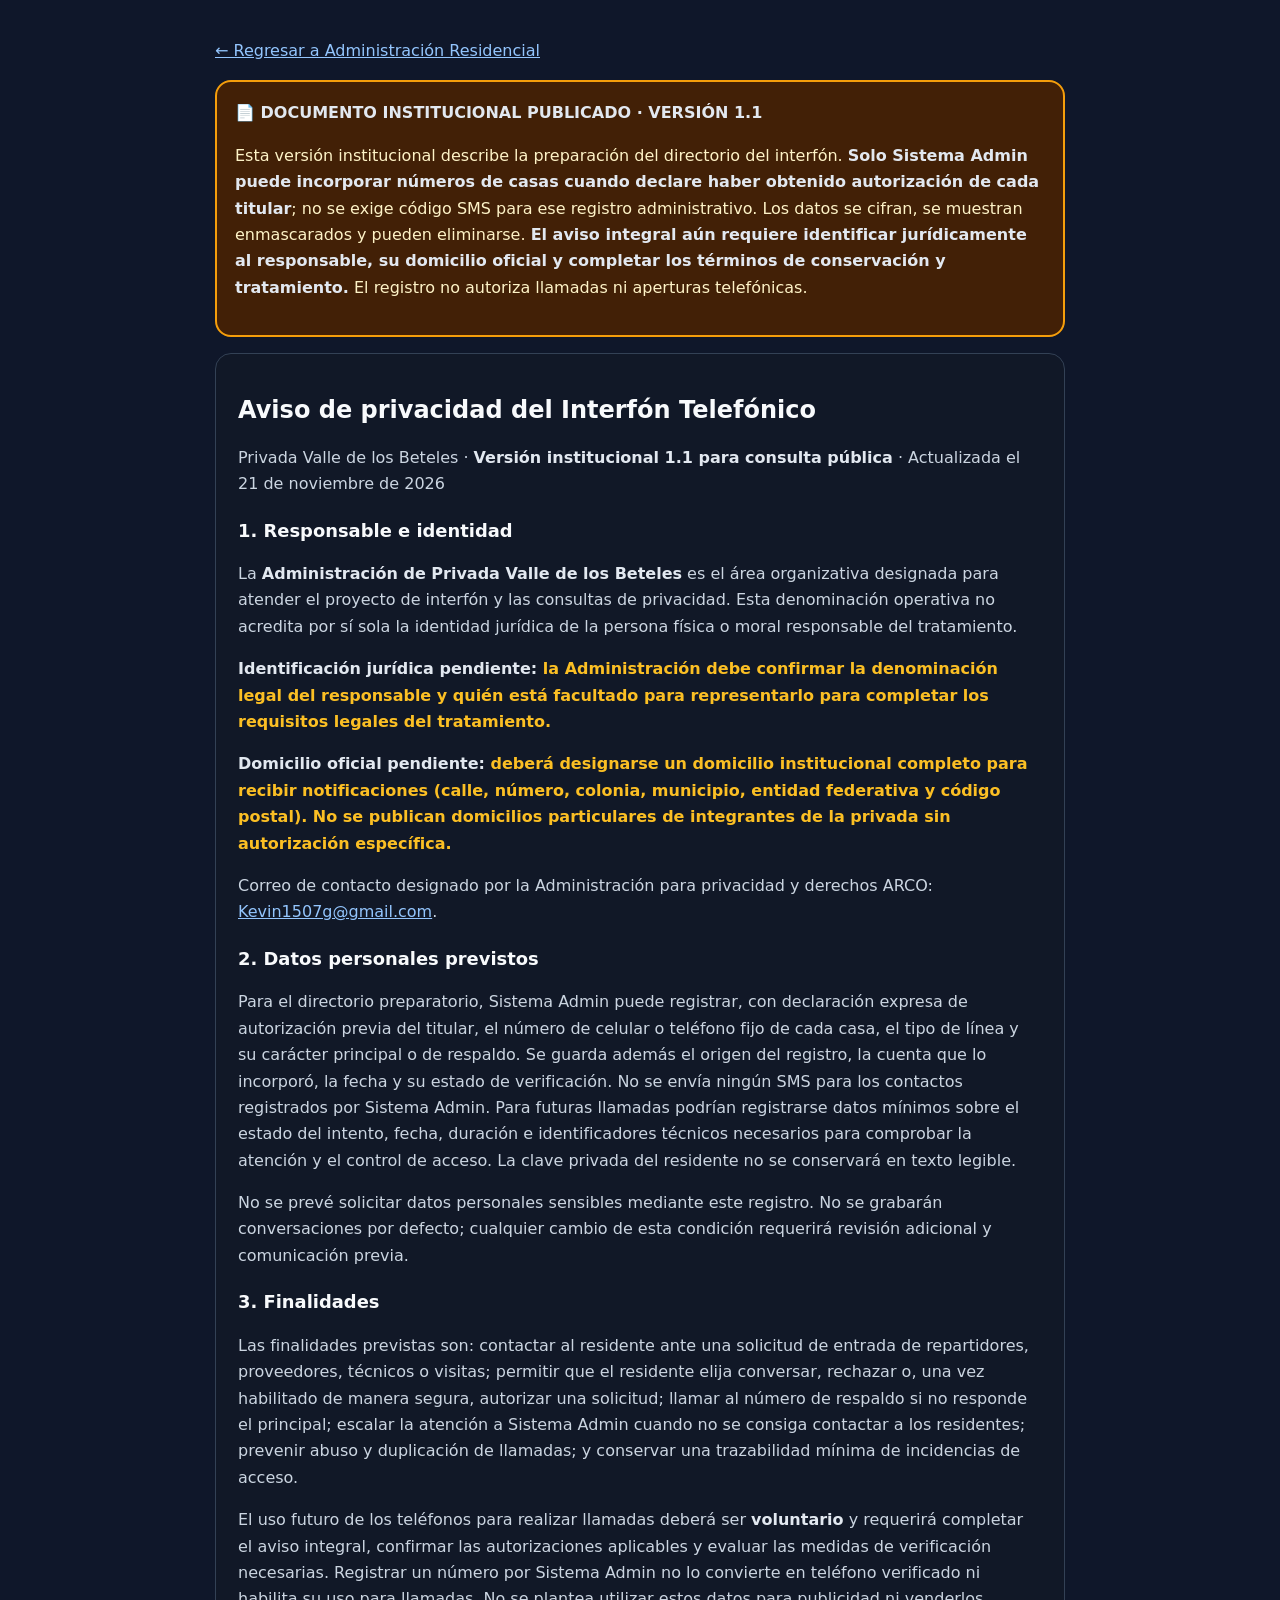
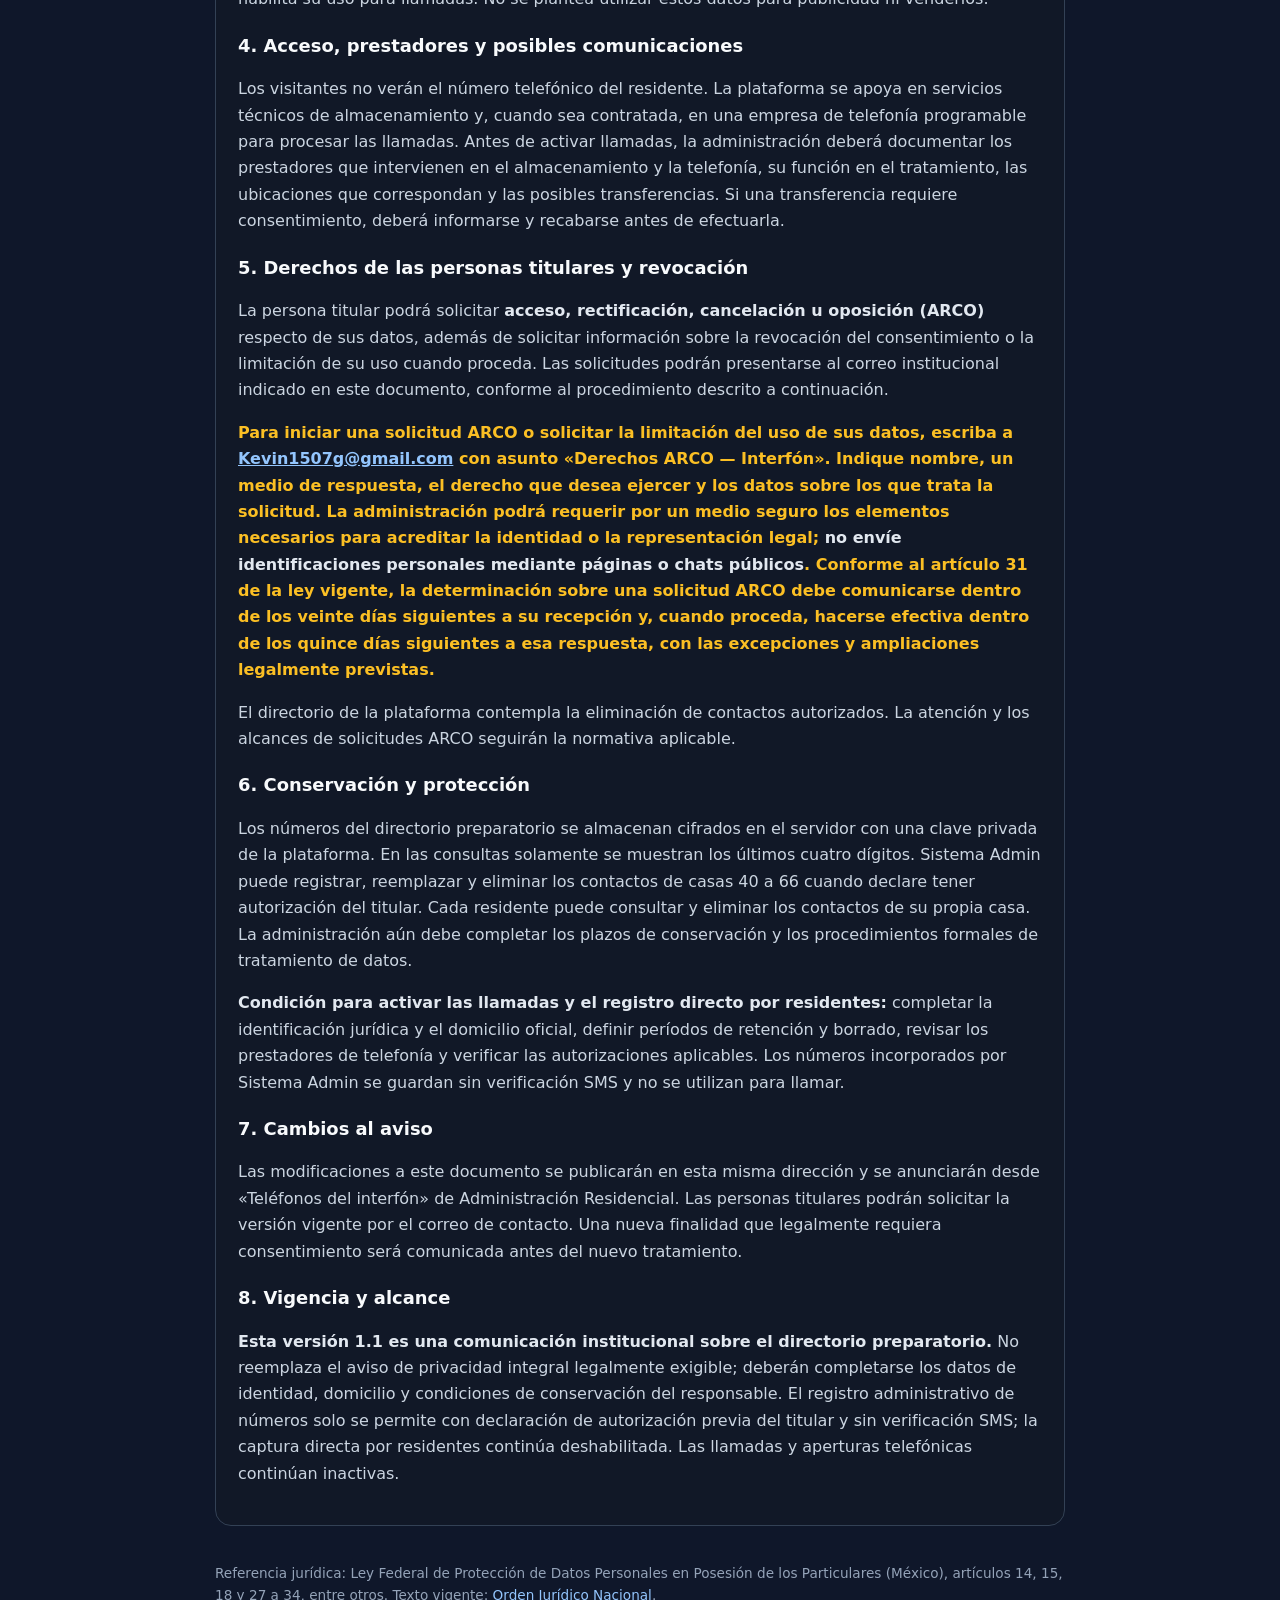
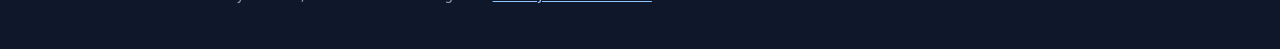
==== commit 0d983c58: "Update institutional privacy notice for owner-only, consent-attested contact pre-registration withou" ====
--- a/aviso-privacidad-interfon.html
+++ b/aviso-privacidad-interfon.html
@@ -18,28 +18,28 @@
 <main>
 <p><a href="./index.html">← Regresar a Administración Residencial</a></p>
 <div class="warning" role="status">
-  <strong>📄 DOCUMENTO INSTITUCIONAL PUBLICADO · VERSIÓN 1.0</strong>
-  <p>Esta es la versión institucional publicada por la Administración para informar sobre el proyecto de interfón. <strong>Aún no constituye un aviso integral apto para recabar números telefónicos de residentes:</strong> faltan identificación jurídica y domicilio oficial del responsable, encargados y períodos de conservación. Por ahora <strong>solo Sistema Admin puede guardar voluntariamente su propio número</strong> como contacto preparatorio, cifrado y pendiente de verificación. No se hacen llamadas ni aperturas telefónicas.</p>
+  <strong>📄 DOCUMENTO INSTITUCIONAL PUBLICADO · VERSIÓN 1.1</strong>
+  <p>Esta versión institucional describe la preparación del directorio del interfón. <strong>Solo Sistema Admin puede incorporar números de casas cuando declare haber obtenido autorización de cada titular</strong>; no se exige código SMS para ese registro administrativo. Los datos se cifran, se muestran enmascarados y pueden eliminarse. <strong>El aviso integral aún requiere identificar jurídicamente al responsable, su domicilio oficial y completar los términos de conservación y tratamiento.</strong> El registro no autoriza llamadas ni aperturas telefónicas.</p>
 </div>
 <section class="card">
   <h1>Aviso de privacidad del Interfón Telefónico</h1>
-  <p>Privada Valle de los Beteles · <strong>Versión institucional 1.0 para consulta pública</strong> · Publicada el 20 de noviembre de 2026</p>
+  <p>Privada Valle de los Beteles · <strong>Versión institucional 1.1 para consulta pública</strong> · Actualizada el 21 de noviembre de 2026</p>
   <h2>1. Responsable e identidad</h2>
   <p>La <strong>Administración de Privada Valle de los Beteles</strong> es el área organizativa designada para atender el proyecto de interfón y las consultas de privacidad. Esta denominación operativa no acredita por sí sola la identidad jurídica de la persona física o moral responsable del tratamiento.</p>
-  <p class="pending"><strong>Identificación jurídica pendiente:</strong> la Administración debe confirmar la denominación legal del responsable y quién está facultado para representarlo antes de comenzar a recopilar teléfonos.</p>
+  <p class="pending"><strong>Identificación jurídica pendiente:</strong> la Administración debe confirmar la denominación legal del responsable y quién está facultado para representarlo para completar los requisitos legales del tratamiento.</p>
   <p class="pending"><strong>Domicilio oficial pendiente:</strong> deberá designarse un domicilio institucional completo para recibir notificaciones (calle, número, colonia, municipio, entidad federativa y código postal). No se publican domicilios particulares de integrantes de la privada sin autorización específica.</p>
   <p >Correo de contacto designado por la Administración para privacidad y derechos ARCO: <a href="mailto:Kevin1507g@gmail.com" rel="noopener noreferrer">Kevin1507g@gmail.com</a>.</p>
 
   <h2>2. Datos personales previstos</h2>
-  <p>Si se completa la implementación del interfón y se informa de manera adecuada antes del registro, podrán tratarse el número de celular o teléfono fijo verificado, el tipo de línea, la casa de contacto, el carácter principal o de respaldo, la persona que autoriza su uso y las fechas de alta, cambio, verificación y baja. Para futuras llamadas podrían registrarse datos mínimos sobre el estado del intento, fecha, duración e identificadores técnicos necesarios para comprobar la atención y el control de acceso. La clave privada del residente no se conservará en texto legible.</p>
+  <p>Para el directorio preparatorio, Sistema Admin puede registrar, con declaración expresa de autorización previa del titular, el número de celular o teléfono fijo de cada casa, el tipo de línea y su carácter principal o de respaldo. Se guarda además el origen del registro, la cuenta que lo incorporó, la fecha y su estado de verificación. No se envía ningún SMS para los contactos registrados por Sistema Admin. Para futuras llamadas podrían registrarse datos mínimos sobre el estado del intento, fecha, duración e identificadores técnicos necesarios para comprobar la atención y el control de acceso. La clave privada del residente no se conservará en texto legible.</p>
   <p>No se prevé solicitar datos personales sensibles mediante este registro. No se grabarán conversaciones por defecto; cualquier cambio de esta condición requerirá revisión adicional y comunicación previa.</p>
 
   <h2>3. Finalidades</h2>
   <p>Las finalidades previstas son: contactar al residente ante una solicitud de entrada de repartidores, proveedores, técnicos o visitas; permitir que el residente elija conversar, rechazar o, una vez habilitado de manera segura, autorizar una solicitud; llamar al número de respaldo si no responde el principal; escalar la atención a Sistema Admin cuando no se consiga contactar a los residentes; prevenir abuso y duplicación de llamadas; y conservar una trazabilidad mínima de incidencias de acceso.</p>
-  <p>El uso del número telefónico para llamadas del interfón será <strong>voluntario</strong> y estará sujeto a un aviso integral completo, consentimiento aplicable y verificación de la persona titular. No se plantea utilizar estos datos para publicidad ni venderlos.</p>
+  <p>El uso futuro de los teléfonos para realizar llamadas deberá ser <strong>voluntario</strong> y requerirá completar el aviso integral, confirmar las autorizaciones aplicables y evaluar las medidas de verificación necesarias. Registrar un número por Sistema Admin no lo convierte en teléfono verificado ni habilita su uso para llamadas. No se plantea utilizar estos datos para publicidad ni venderlos.</p>
 
   <h2>4. Acceso, prestadores y posibles comunicaciones</h2>
-  <p>Los visitantes no verán el número telefónico del residente. La plataforma se apoya en servicios técnicos de almacenamiento y, cuando sea contratada, en una empresa de telefonía programable para procesar las llamadas. Antes de comenzar a recabar teléfonos, la administración identificará a los prestadores definitivos, su función en el tratamiento, las ubicaciones que correspondan y las posibles transferencias. Si una transferencia requiere consentimiento, deberá informarse y recabarse antes de efectuarla.</p>
+  <p>Los visitantes no verán el número telefónico del residente. La plataforma se apoya en servicios técnicos de almacenamiento y, cuando sea contratada, en una empresa de telefonía programable para procesar las llamadas. Antes de activar llamadas, la administración deberá documentar los prestadores que intervienen en el almacenamiento y la telefonía, su función en el tratamiento, las ubicaciones que correspondan y las posibles transferencias. Si una transferencia requiere consentimiento, deberá informarse y recabarse antes de efectuarla.</p>
 
   <h2>5. Derechos de las personas titulares y revocación</h2>
   <p>La persona titular podrá solicitar <strong>acceso, rectificación, cancelación u oposición (ARCO)</strong> respecto de sus datos, además de solicitar información sobre la revocación del consentimiento o la limitación de su uso cuando proceda. Las solicitudes podrán presentarse al correo institucional indicado en este documento, conforme al procedimiento descrito a continuación.</p>
@@ -47,14 +47,14 @@
   <p>El directorio de la plataforma contempla la eliminación de contactos autorizados. La atención y los alcances de solicitudes ARCO seguirán la normativa aplicable.</p>
 
   <h2>6. Conservación y protección</h2>
-  <p>Los números no se mostrarán públicamente. El contacto preparatorio de Sistema Admin se almacenará cifrado en el servidor con una clave privada, solo mostrará sus últimos cuatro dígitos en el panel y podrá eliminarse por su titular. Los contactos de residentes se habilitarán únicamente tras completar el aviso integral, control de acceso por casa y por rol, y verificación de números. La administración deberá fijar plazos de conservación proporcionados y mecanismos de cancelación antes de habilitar el registro. En esta etapa la captura está restringida al número que Sistema Admin registre voluntariamente para sí; los números de residentes siguen sin recopilarse.</p>
-  <p><strong>Condición para activar el registro:</strong> definir períodos de retención, borrado, controles de cifrado, verificación del titular y prestadores de telefonía. Hasta completar estos puntos, la captura de teléfonos de residentes permanece bloqueada en el servidor y la captura personal de Sistema Admin no autoriza ninguna llamada.</p>
+  <p>Los números del directorio preparatorio se almacenan cifrados en el servidor con una clave privada de la plataforma. En las consultas solamente se muestran los últimos cuatro dígitos. Sistema Admin puede registrar, reemplazar y eliminar los contactos de casas 40 a 66 cuando declare tener autorización del titular. Cada residente puede consultar y eliminar los contactos de su propia casa. La administración aún debe completar los plazos de conservación y los procedimientos formales de tratamiento de datos.</p>
+  <p><strong>Condición para activar las llamadas y el registro directo por residentes:</strong> completar la identificación jurídica y el domicilio oficial, definir períodos de retención y borrado, revisar los prestadores de telefonía y verificar las autorizaciones aplicables. Los números incorporados por Sistema Admin se guardan sin verificación SMS y no se utilizan para llamar.</p>
 
   <h2>7. Cambios al aviso</h2>
   <p>Las modificaciones a este documento se publicarán en esta misma dirección y se anunciarán desde «Teléfonos del interfón» de Administración Residencial. Las personas titulares podrán solicitar la versión vigente por el correo de contacto. Una nueva finalidad que legalmente requiera consentimiento será comunicada antes del nuevo tratamiento.</p>
 
   <h2>8. Vigencia y alcance</h2>
-  <p><strong>Esta versión 1.0 está publicada como comunicación institucional del proyecto.</strong> No reemplaza el aviso integral legalmente exigible para captar teléfonos de residentes mientras falten la identidad jurídica y el domicilio oficial del responsable, condiciones de conservación, garantías técnicas y verificación del titular. Solo se habilita el alta voluntaria del propio número de Sistema Admin como preparación, cifrado y pendiente de verificación. Las llamadas continúan inactivas.</p>
+  <p><strong>Esta versión 1.1 es una comunicación institucional sobre el directorio preparatorio.</strong> No reemplaza el aviso de privacidad integral legalmente exigible; deberán completarse los datos de identidad, domicilio y condiciones de conservación del responsable. El registro administrativo de números solo se permite con declaración de autorización previa del titular y sin verificación SMS; la captura directa por residentes continúa deshabilitada. Las llamadas y aperturas telefónicas continúan inactivas.</p>
 </section>
 <footer>Referencia jurídica: Ley Federal de Protección de Datos Personales en Posesión de los Particulares (México), artículos 14, 15, 18 y 27 a 34, entre otros. Texto vigente: <a href="https://www.ordenjuridico.gob.mx/Documentos/Federal/html/wo125102.html" rel="noopener noreferrer" target="_blank">Orden Jurídico Nacional</a>.</footer>
 </main>
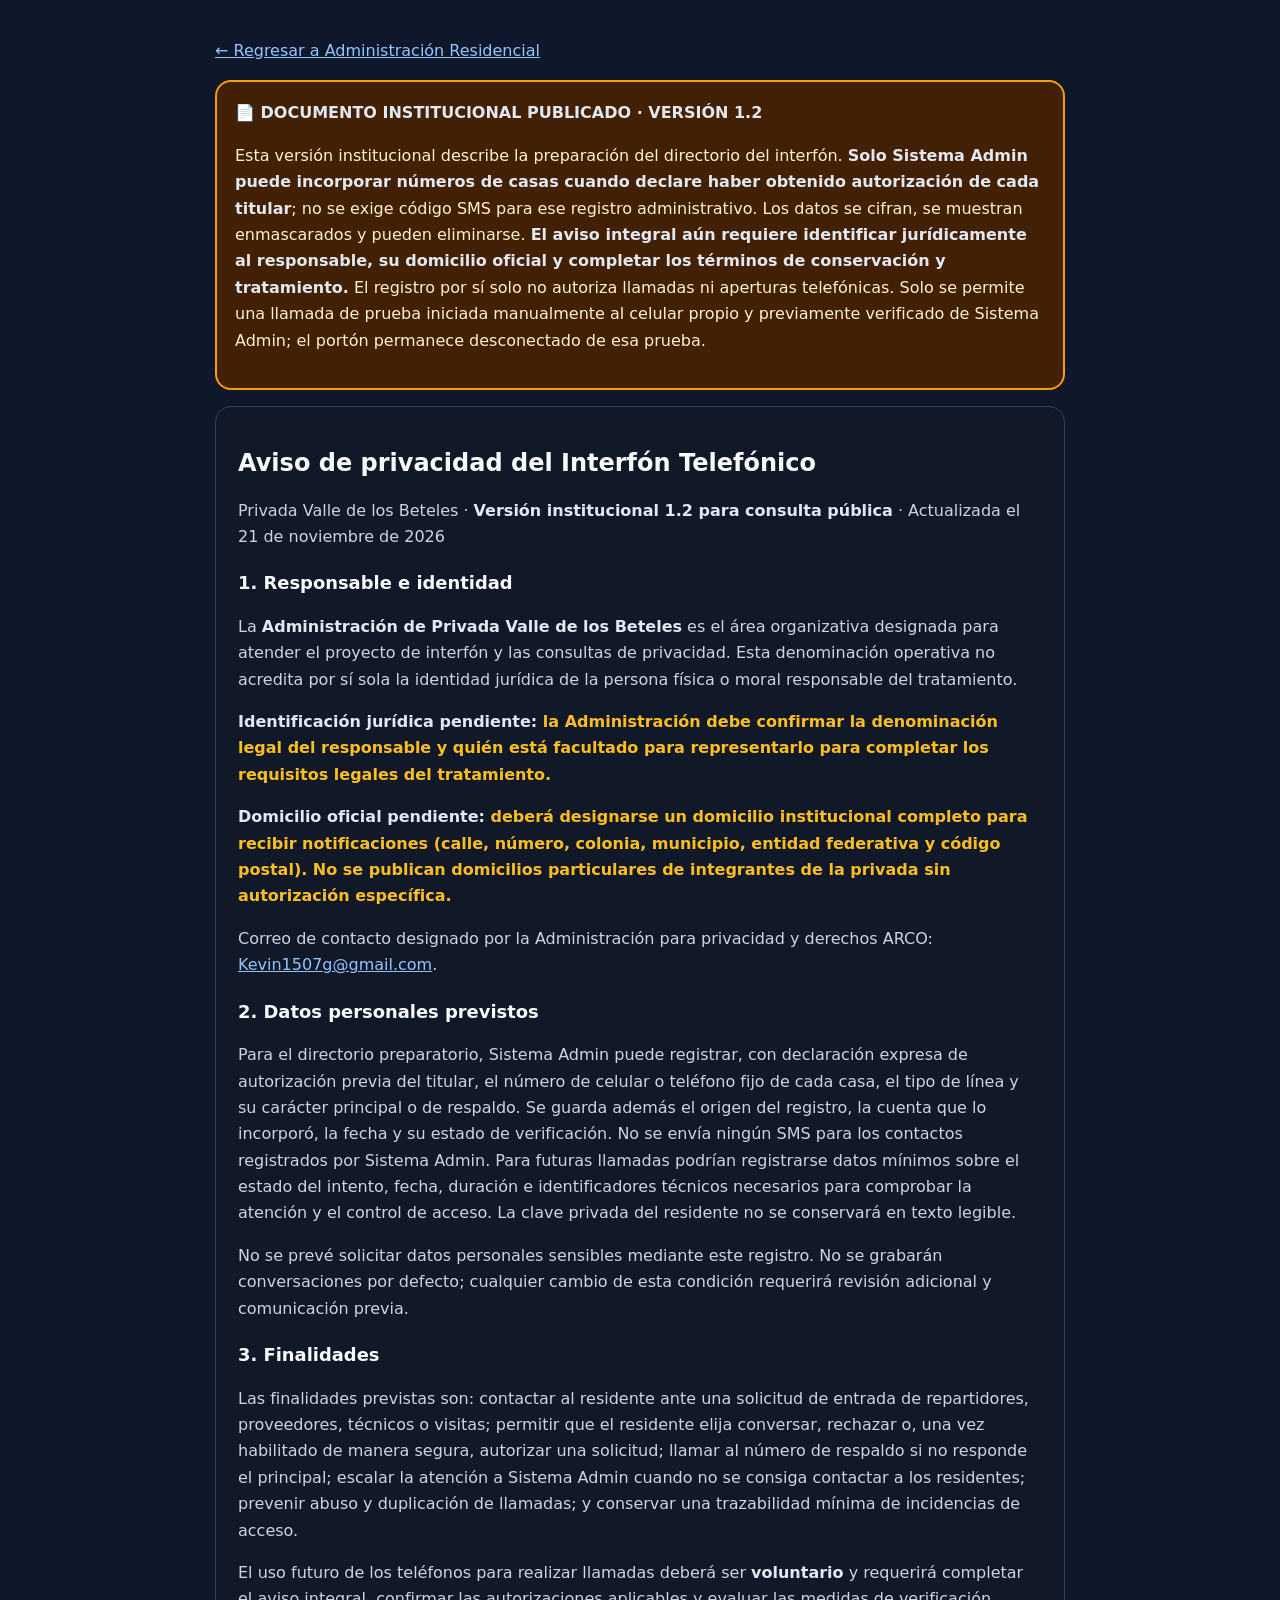
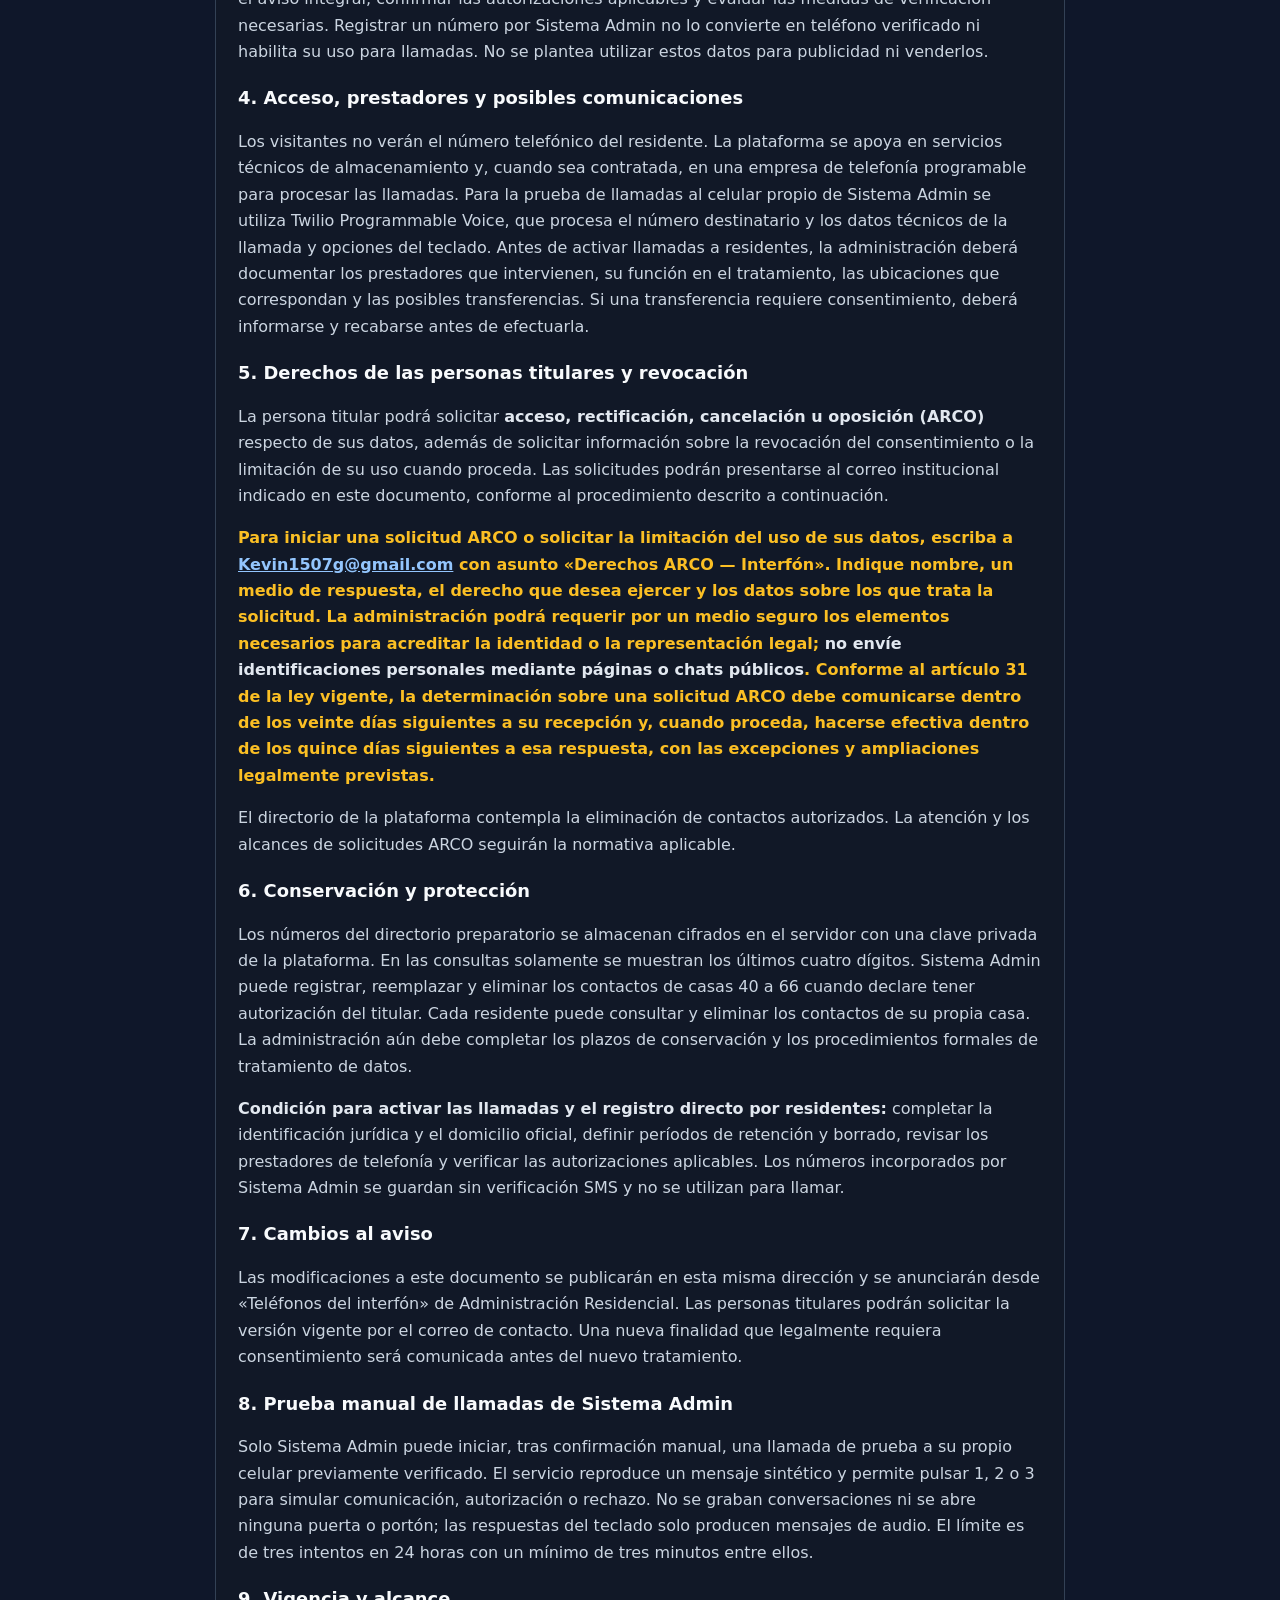
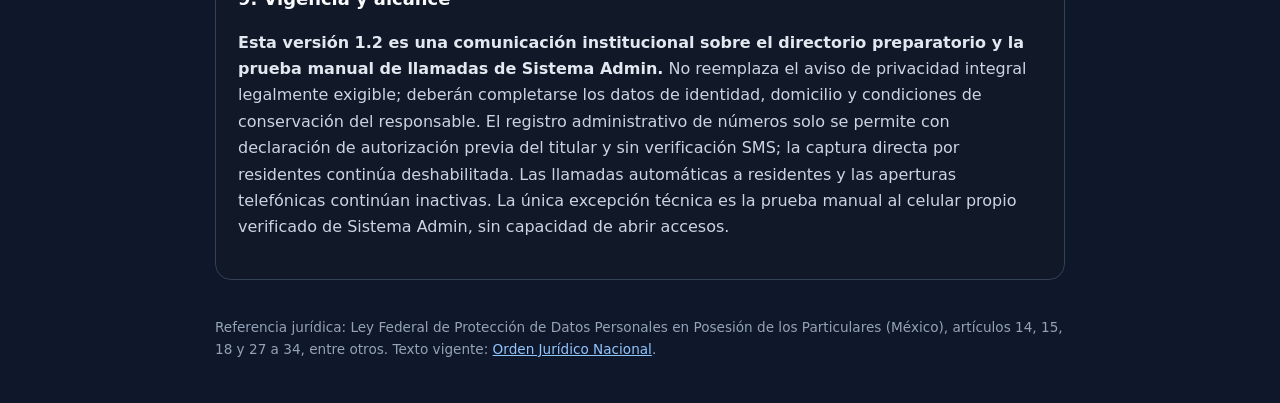
==== commit d2b730f7: "Document isolated owner Voice trial in institutional privacy information v1.2" ====
--- a/aviso-privacidad-interfon.html
+++ b/aviso-privacidad-interfon.html
@@ -18,12 +18,12 @@
 <main>
 <p><a href="./index.html">← Regresar a Administración Residencial</a></p>
 <div class="warning" role="status">
-  <strong>📄 DOCUMENTO INSTITUCIONAL PUBLICADO · VERSIÓN 1.1</strong>
-  <p>Esta versión institucional describe la preparación del directorio del interfón. <strong>Solo Sistema Admin puede incorporar números de casas cuando declare haber obtenido autorización de cada titular</strong>; no se exige código SMS para ese registro administrativo. Los datos se cifran, se muestran enmascarados y pueden eliminarse. <strong>El aviso integral aún requiere identificar jurídicamente al responsable, su domicilio oficial y completar los términos de conservación y tratamiento.</strong> El registro no autoriza llamadas ni aperturas telefónicas.</p>
+  <strong>📄 DOCUMENTO INSTITUCIONAL PUBLICADO · VERSIÓN 1.2</strong>
+  <p>Esta versión institucional describe la preparación del directorio del interfón. <strong>Solo Sistema Admin puede incorporar números de casas cuando declare haber obtenido autorización de cada titular</strong>; no se exige código SMS para ese registro administrativo. Los datos se cifran, se muestran enmascarados y pueden eliminarse. <strong>El aviso integral aún requiere identificar jurídicamente al responsable, su domicilio oficial y completar los términos de conservación y tratamiento.</strong> El registro por sí solo no autoriza llamadas ni aperturas telefónicas. Solo se permite una llamada de prueba iniciada manualmente al celular propio y previamente verificado de Sistema Admin; el portón permanece desconectado de esa prueba.</p>
 </div>
 <section class="card">
   <h1>Aviso de privacidad del Interfón Telefónico</h1>
-  <p>Privada Valle de los Beteles · <strong>Versión institucional 1.1 para consulta pública</strong> · Actualizada el 21 de noviembre de 2026</p>
+  <p>Privada Valle de los Beteles · <strong>Versión institucional 1.2 para consulta pública</strong> · Actualizada el 21 de noviembre de 2026</p>
   <h2>1. Responsable e identidad</h2>
   <p>La <strong>Administración de Privada Valle de los Beteles</strong> es el área organizativa designada para atender el proyecto de interfón y las consultas de privacidad. Esta denominación operativa no acredita por sí sola la identidad jurídica de la persona física o moral responsable del tratamiento.</p>
   <p class="pending"><strong>Identificación jurídica pendiente:</strong> la Administración debe confirmar la denominación legal del responsable y quién está facultado para representarlo para completar los requisitos legales del tratamiento.</p>
@@ -39,7 +39,7 @@
   <p>El uso futuro de los teléfonos para realizar llamadas deberá ser <strong>voluntario</strong> y requerirá completar el aviso integral, confirmar las autorizaciones aplicables y evaluar las medidas de verificación necesarias. Registrar un número por Sistema Admin no lo convierte en teléfono verificado ni habilita su uso para llamadas. No se plantea utilizar estos datos para publicidad ni venderlos.</p>
 
   <h2>4. Acceso, prestadores y posibles comunicaciones</h2>
-  <p>Los visitantes no verán el número telefónico del residente. La plataforma se apoya en servicios técnicos de almacenamiento y, cuando sea contratada, en una empresa de telefonía programable para procesar las llamadas. Antes de activar llamadas, la administración deberá documentar los prestadores que intervienen en el almacenamiento y la telefonía, su función en el tratamiento, las ubicaciones que correspondan y las posibles transferencias. Si una transferencia requiere consentimiento, deberá informarse y recabarse antes de efectuarla.</p>
+  <p>Los visitantes no verán el número telefónico del residente. La plataforma se apoya en servicios técnicos de almacenamiento y, cuando sea contratada, en una empresa de telefonía programable para procesar las llamadas. Para la prueba de llamadas al celular propio de Sistema Admin se utiliza Twilio Programmable Voice, que procesa el número destinatario y los datos técnicos de la llamada y opciones del teclado. Antes de activar llamadas a residentes, la administración deberá documentar los prestadores que intervienen, su función en el tratamiento, las ubicaciones que correspondan y las posibles transferencias. Si una transferencia requiere consentimiento, deberá informarse y recabarse antes de efectuarla.</p>
 
   <h2>5. Derechos de las personas titulares y revocación</h2>
   <p>La persona titular podrá solicitar <strong>acceso, rectificación, cancelación u oposición (ARCO)</strong> respecto de sus datos, además de solicitar información sobre la revocación del consentimiento o la limitación de su uso cuando proceda. Las solicitudes podrán presentarse al correo institucional indicado en este documento, conforme al procedimiento descrito a continuación.</p>
@@ -53,8 +53,10 @@
   <h2>7. Cambios al aviso</h2>
   <p>Las modificaciones a este documento se publicarán en esta misma dirección y se anunciarán desde «Teléfonos del interfón» de Administración Residencial. Las personas titulares podrán solicitar la versión vigente por el correo de contacto. Una nueva finalidad que legalmente requiera consentimiento será comunicada antes del nuevo tratamiento.</p>
 
-  <h2>8. Vigencia y alcance</h2>
-  <p><strong>Esta versión 1.1 es una comunicación institucional sobre el directorio preparatorio.</strong> No reemplaza el aviso de privacidad integral legalmente exigible; deberán completarse los datos de identidad, domicilio y condiciones de conservación del responsable. El registro administrativo de números solo se permite con declaración de autorización previa del titular y sin verificación SMS; la captura directa por residentes continúa deshabilitada. Las llamadas y aperturas telefónicas continúan inactivas.</p>
+  <h2>8. Prueba manual de llamadas de Sistema Admin</h2>
+  <p>Solo Sistema Admin puede iniciar, tras confirmación manual, una llamada de prueba a su propio celular previamente verificado. El servicio reproduce un mensaje sintético y permite pulsar 1, 2 o 3 para simular comunicación, autorización o rechazo. No se graban conversaciones ni se abre ninguna puerta o portón; las respuestas del teclado solo producen mensajes de audio. El límite es de tres intentos en 24 horas con un mínimo de tres minutos entre ellos.</p>
+  <h2>9. Vigencia y alcance</h2>
+  <p><strong>Esta versión 1.2 es una comunicación institucional sobre el directorio preparatorio y la prueba manual de llamadas de Sistema Admin.</strong> No reemplaza el aviso de privacidad integral legalmente exigible; deberán completarse los datos de identidad, domicilio y condiciones de conservación del responsable. El registro administrativo de números solo se permite con declaración de autorización previa del titular y sin verificación SMS; la captura directa por residentes continúa deshabilitada. Las llamadas automáticas a residentes y las aperturas telefónicas continúan inactivas. La única excepción técnica es la prueba manual al celular propio verificado de Sistema Admin, sin capacidad de abrir accesos.</p>
 </section>
 <footer>Referencia jurídica: Ley Federal de Protección de Datos Personales en Posesión de los Particulares (México), artículos 14, 15, 18 y 27 a 34, entre otros. Texto vigente: <a href="https://www.ordenjuridico.gob.mx/Documentos/Federal/html/wo125102.html" rel="noopener noreferrer" target="_blank">Orden Jurídico Nacional</a>.</footer>
 </main>
